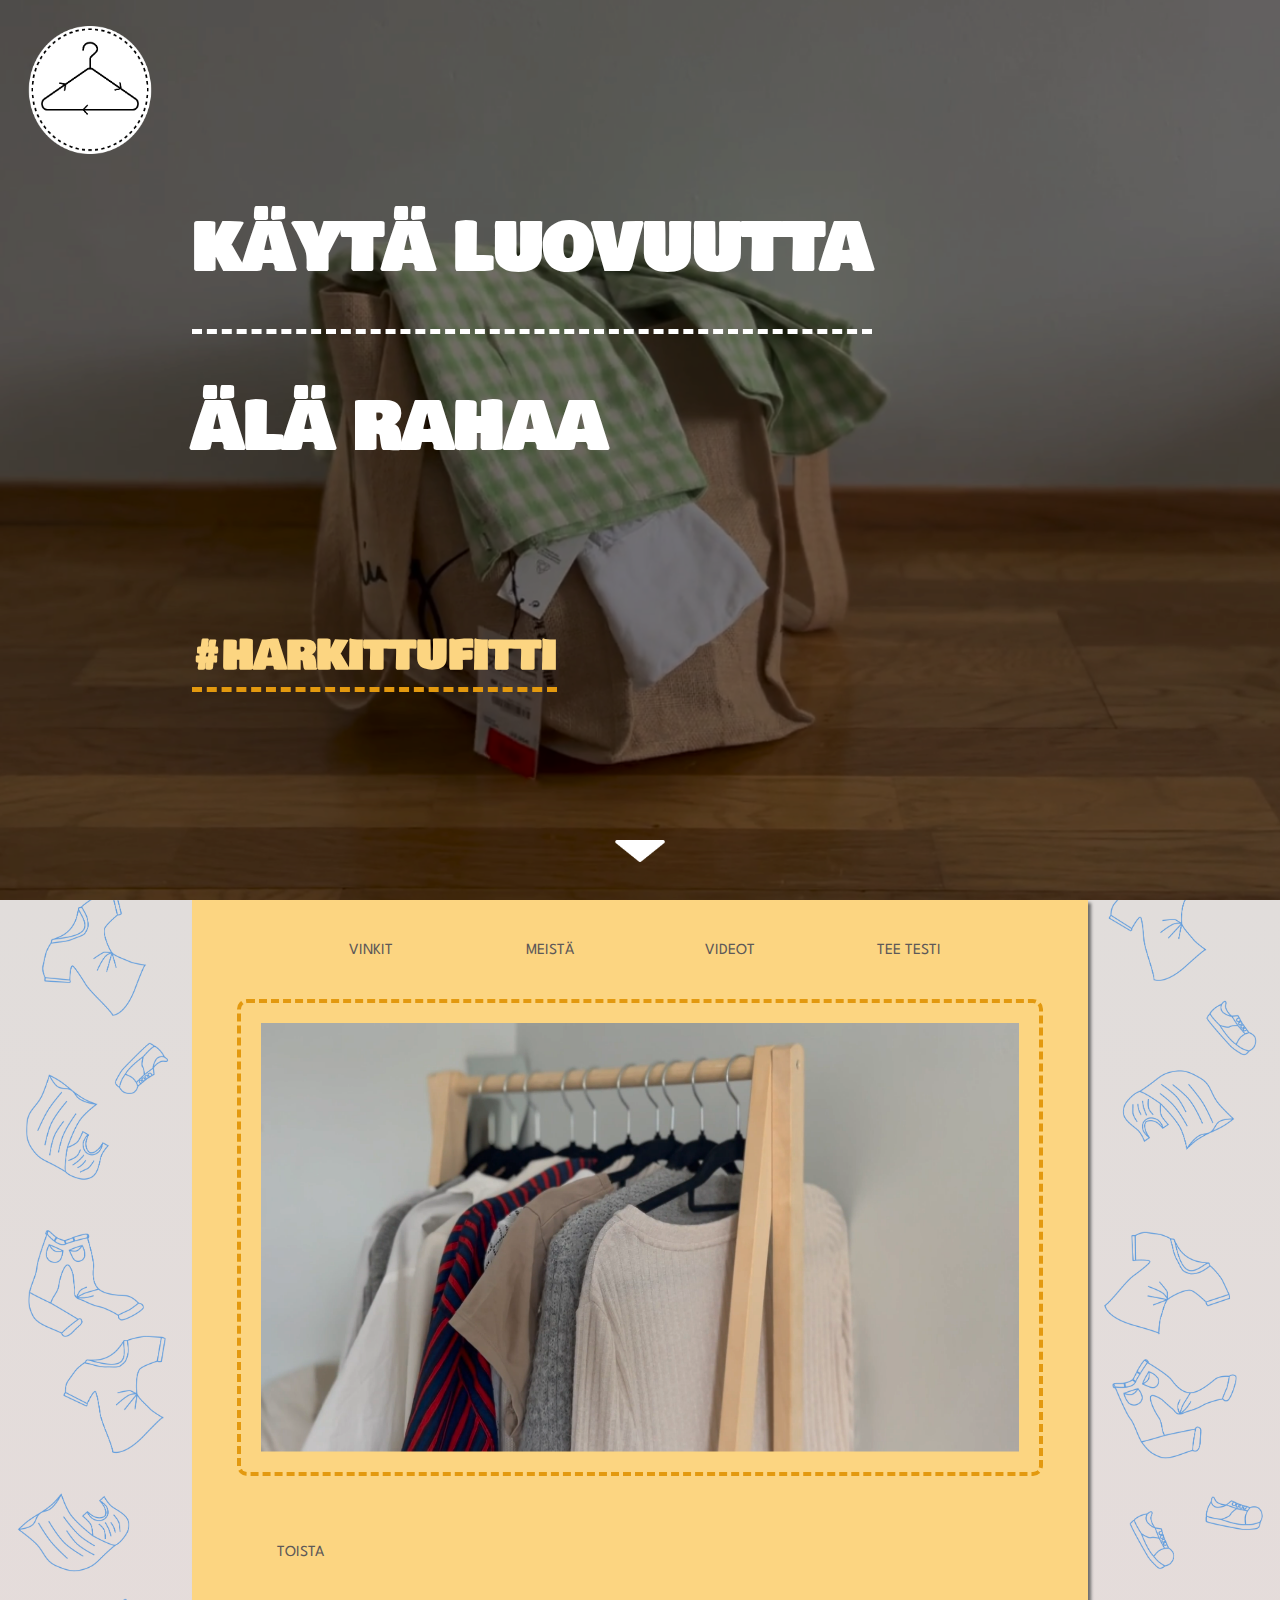
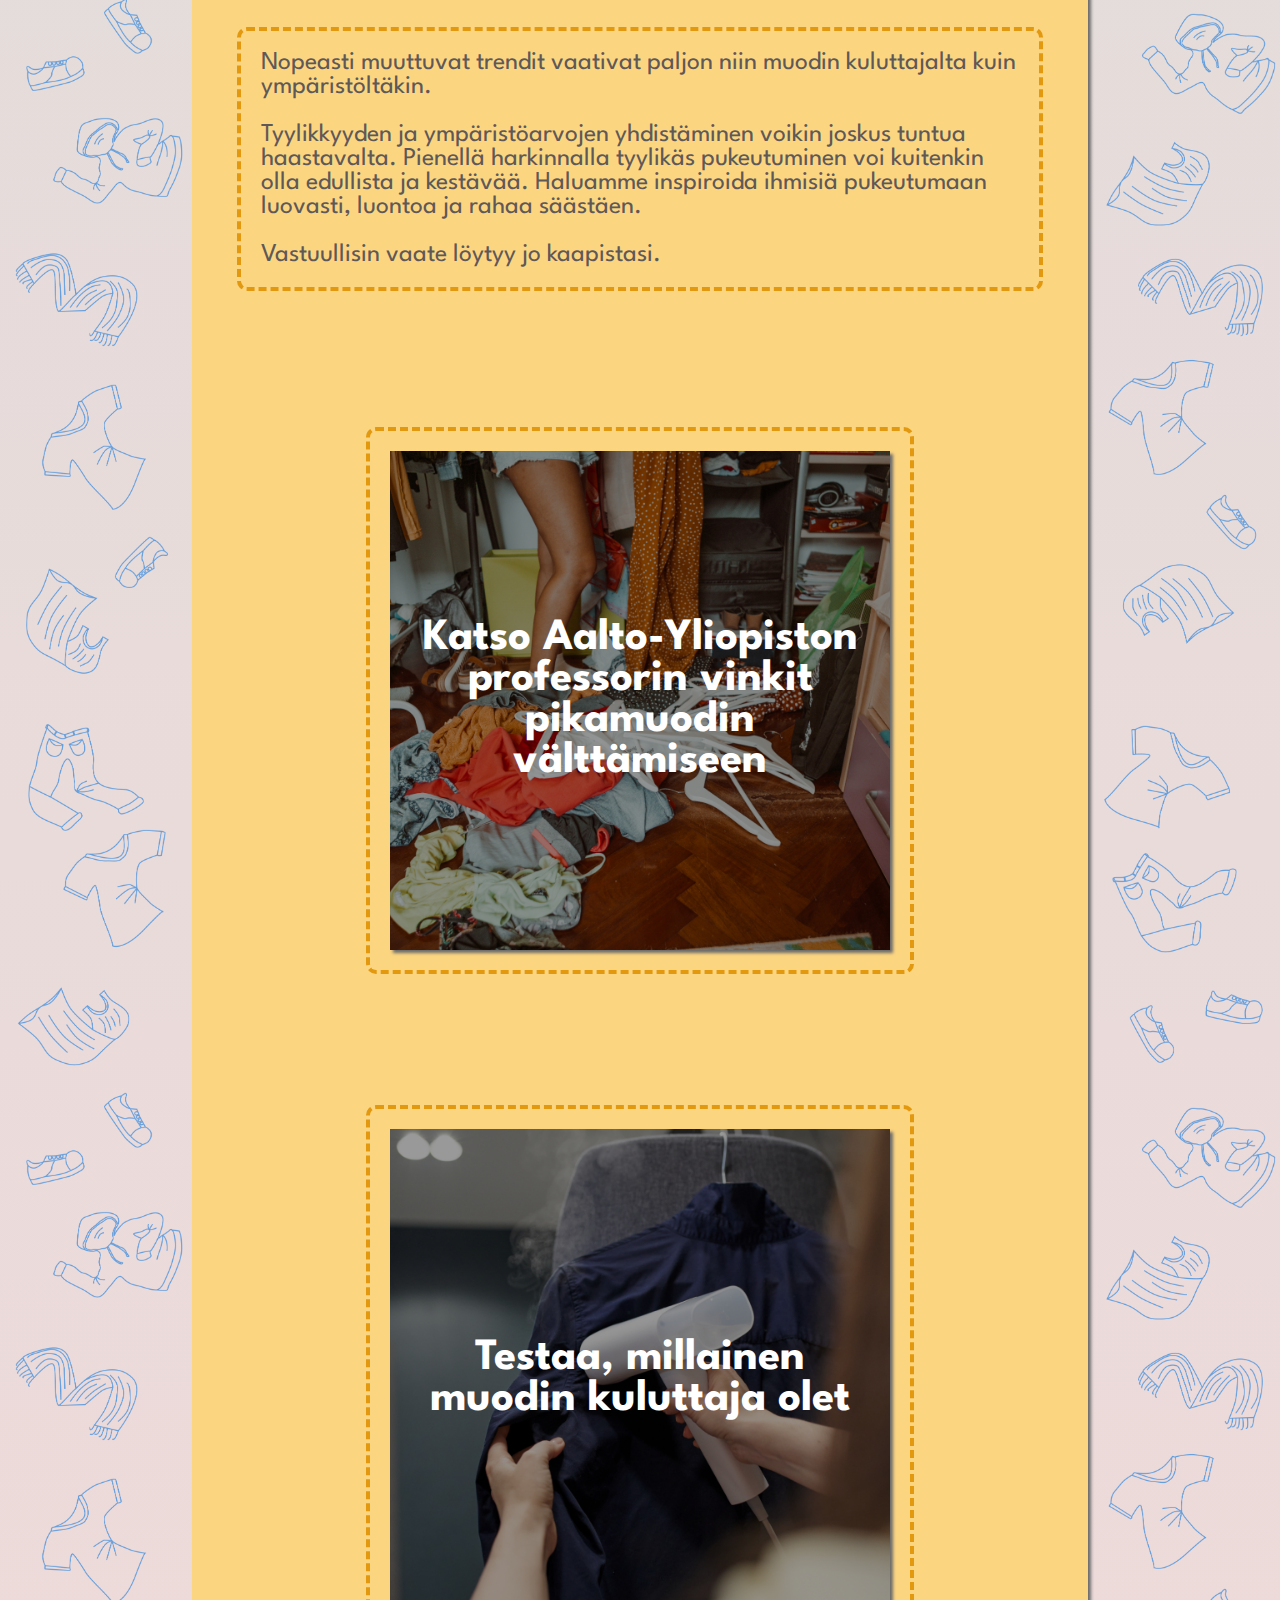
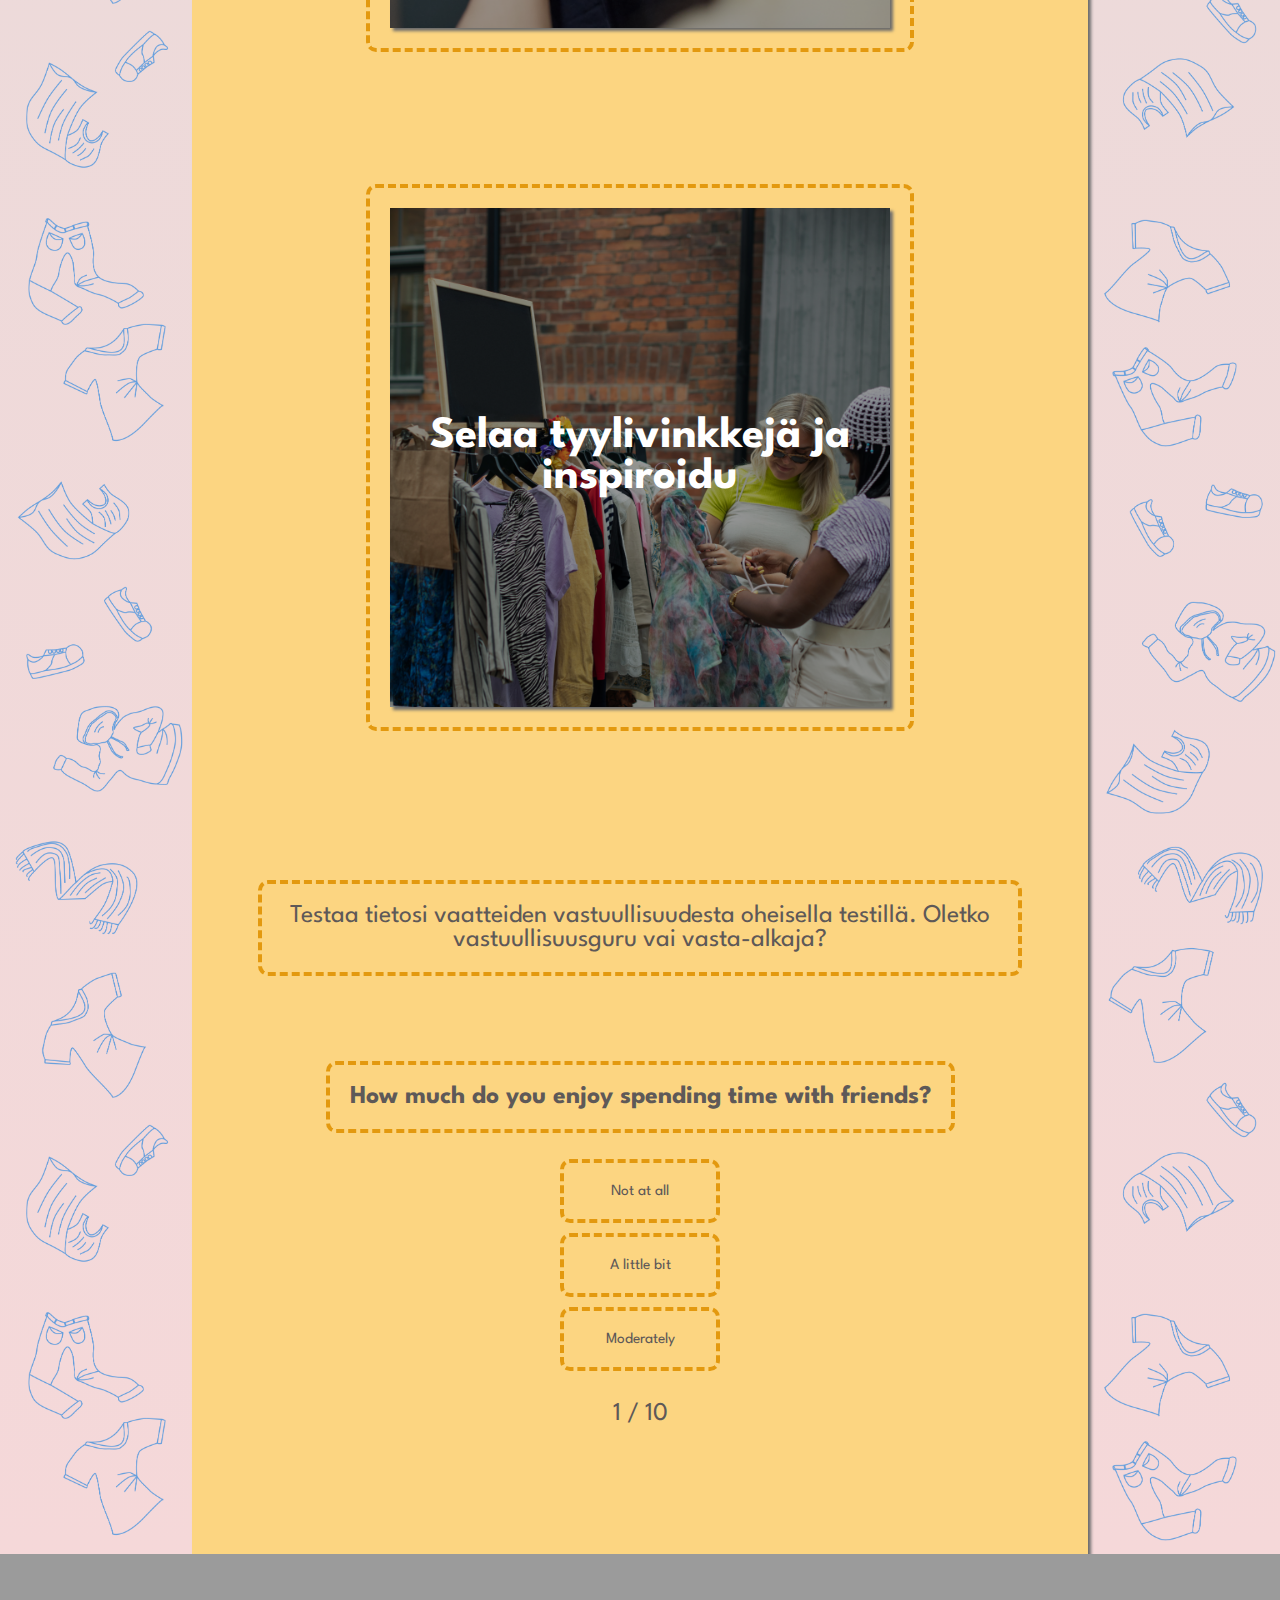
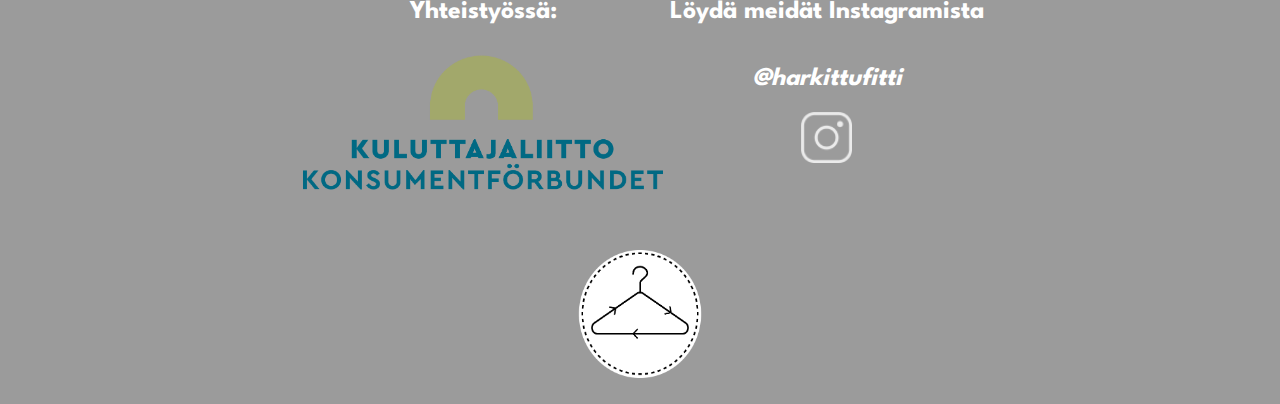
==== index.html @ b914bd91 "added graphics, checked html, css, added comments to js" ====
<!DOCTYPE html>
<html lang="en">
<head>
    <meta charset="UTF-8">
    <meta http-equiv="X-UA-Compatible" content="IE=edge">
    <meta name="viewport" content="width=device-width, initial-scale=1.0">
    <title>Document</title>
    <link rel="stylesheet" href="style.css">
    <link rel="stylesheet" href="quiz.css">
    <script src="main.js" defer></script>
    <script src="quiz.js" defer></script>
    <script src="background.js" defer></script>
    
    <link href="https://fonts.googleapis.com/css2?family=Bowlby+One+SC&family=League+Spartan:wght@500&family=Inter:wght@700&family=Syne&family=Rubik+Mono+One&family=Koulen&display=swap" rel="stylesheet">
</head>

<body>
    
    
    
    <section class="initial-view">
        <div class="main-image" title="main-image" title="bag-img"></div>
        <header> <img class="logo" src="pictures/logo.png" alt="logo"/></header>
        <div class="title-background">
            <h1 class="main-title">KÄYTÄ LUOVUUTTA</h1>
            <h4 class="sub-title">ÄLÄ RAHAA</h4>
            <h4 class="name">#HARKITTUFITTI</h4>
        </div>
        <div class="arrow"> </div>
    </section>

    <section class="initial-view-mobile">
            <div class="main-image" title="main-image" title="bag-img-mobile"></div>
            <div class="title-background">
                <h1 class="main-title">KÄYTÄ LUOVUUTTA</h1>
                <h4 class="sub-title">ÄLÄ RAHAA</h4>
                <h4 class="name">#HARKITTUFITTI</h4>
                <img class="logo" src="pictures/logo.png" alt="logo"/>
            </div>
            <div class="arrow"> </div>
    </section>

    <section class="content">
        <section class="margin" id="left"></section>

        <section class="main-view">
            <div id="main-border"></div>
            <div class="menu-buttons">
                <button class="menu-button" id="tips-btn" onclick="window.location.href='tips.html';">VINKIT</button>
                <button class="menu-button" id="about-btn" onclick="window.location.href='about.html';">MEISTÄ</button>
                <button class="menu-button" id="videos-btn" onclick="window.location.href='videos.html';">VIDEOT</button>
                <button class="menu-button" id="test-btn" onClick="document.getElementById('quiz').scrollIntoView();">TEE TESTI</button>
            </div>
            <section class="video-container">
                <video class="video" id="main-video" poster="/pictures/poster_main.png">
                    <source src="videos/VJP-VDM-video.mp4" type="video/mp4">
                    Your browser does not support the video tag.
                </video>
                <div class="button-container">
                    <button class="pause-play" onclick="pauseVideo()">
                        TOISTA
                    </button>
                </div>
            </section>
            <section class="legend">
                <p id="about">
                    Nopeasti muuttuvat trendit vaativat paljon niin muodin kuluttajalta kuin ympäristöltäkin. <br> <br>
                    Tyylikkyyden ja ympäristöarvojen yhdistäminen voikin joskus tuntua haastavalta.
                    Pienellä harkinnalla tyylikäs pukeutuminen voi kuitenkin olla edullista ja kestävää.
                    Haluamme inspiroida ihmisiä pukeutumaan luovasti, luontoa ja rahaa säästäen.
                    <br><br> Vastuullisin vaate löytyy jo kaapistasi.
                </p>
            </section>

            <section class="lower-page">
                <div class="text-menu">

                    <button class="container" id="watch-video" onclick="window.location.href='videos.html';">
                        <span class="bg" id="bg-wv">
                            <span class="text">Katso Aalto-Yliopiston professorin vinkit pikamuodin välttämiseen</span>
                            <span class="border"></span>
                        </span>
                        
                    </button>

                    <button class="container" id="go-to-quiz" onClick="document.getElementById('quiz').scrollIntoView();">
                        
                        <span class="bg" id="bg-gtq">
                            <span class="text">Testaa, millainen muodin kuluttaja olet</span>
                            <span class="border"></span>
                        </span>
                        
                    </button>

                    <button class="container" id="go-to-tips" onclick="window.location.href='tips.html';">
                        
                        <span class="bg" id="bg-gtt">
                            <span class="text">Selaa tyylivinkkejä ja inspiroidu</span>
                            <span class="border"></span>
                        </span>
                        
                    </button>

                </div>
            </section>

            <section id="quiz">
                <p id="quiz-intro">Testaa tietosi vaatteiden vastuullisuudesta oheisella testillä. Oletko vastuullisuusguru vai vasta-alkaja?</p>
                <div id="question-container">
                    <h2 id="question"></h2>
                    <div id="answer-buttons">
                    </div>
                </div>

                <div id="number">
                    <span id="index"></span>
                    <span>/</span>
                    <span id="numOfQ"></span>

                </div>
                <!-- <div id="controls-container">
                    <button id="previous-button" class="control-button" disabled>Edellinen</button>
                    <button id="next-button" class="control-button">Seuraava</button>
                </div> -->
                <div class="result-view">
                    <div id="result-container" style="display: none;">
                        <p id="result"></p>
                    </div>
                    <div>
                        <button id="retake-button" style="display: none;">Tee uudelleen</button>
                    </div>
                </div>
            </section>




            
        </section>

        <section class="margin" id="right"></section>
        
    </section>
    <footer>
        
        <div id="footer-content">
            <div id="logo-container">
                <h2 id="footer-text">Yhteistyössä:</h2>
                <img id="kl-logo" src="pictures/kuluttajaliitto.png" alt="kuluttajaliitto_logo"/>
            </div>
        

            <div class="icons">
                <h2>Löydä meidät Instagramista</h2>
                <h2 id="tag">@harkittufitti</h2>
                <div class="icon" id="icon-instagram"></div>
                
            </div>
        </div>
        <img id="footer-logo" src="pictures/logo.png" alt="logo"/>
    </footer>


    
    
</body>
</html>
---- style.css ----
html{
    scroll-behavior: smooth;
    margin: 0;
    padding: 0;
}
body{
    display: flex;
    flex-direction: column;
    min-width: 100px;
    max-width: 2500px;
    min-height: 100vh;
    margin: 0;
    
}

.initial-view{
    
    min-height: 100vh;
    min-width: 100vw;
    z-index: -10;
}
.main-image{
    
    position: absolute;
    background-image:  url("pictures/vdm-header-pic.png");
    background-attachment: fixed;
    
    background-position: 50%;
    width: 100%;
    height: 100%;
 
    background-size: cover;
    z-index: 0;
    margin: 0;
    filter: brightness(50%);
       
}

header{
    display: flex;
    position: absolute;
    flex-direction: row;
    width: 100%;
    height: 10vw;
    
    top: 0;   

}
.logo{
    display: flex;
    margin: 2vw;
    height: 8rem;
    width: 8rem;
    

}
.title-background{
    display: flex;
    position: absolute;

    flex-direction: column;
    justify-content: center;
    align-items: flex-start;
    
    height: 15rem;
    width: 70vw;

    color: white;

    top: 50%;
    left: 50%;

    transform: translate3d(-50%, -50%, 0);
  
}
.main-title{
    
    font-family: 'Bowlby One SC';
    font-size: 4rem;
    white-space:nowrap;
    padding-bottom: 2rem;
    border-bottom: 5px dashed white;
     
}
.sub-title{
    
    font-family: 'Bowlby One SC';
    white-space:nowrap;
    font-size: 4rem;
    
    margin-top: 0;
     
}
.name{
    
    font-family: 'Bowlby One SC';
    color: #FCD581;
    font-size: 2.5rem;
    margin-top: 5vw;
    border-bottom: 5px dashed #e3990f;
   
}
.arrow{
    
    position: absolute;
    bottom: 0;
    left: 50%;
    height: 40px;
    width: 50px;
   
    
    background: url("pictures/arrow.png");
    background-repeat: no-repeat;
    border: none;
    background-size: contain;
    transform: translate3d(-50%, -50%, 0);
    opacity: 50;
   
    animation: arrowAnimation ease 2s;
       
}
@keyframes arrowAnimation {
    
    0% {
       
        opacity: 0;
    }
    100% {
       
        opacity: 0.5;
     }
}

.content{
    display: flex;
    flex-direction: row;
    justify-content: center;
   
    background-image: linear-gradient(180deg, #e1dddb, #f5d8d9 );   
}

.margin{
    display: flex;
    min-height: 200vh;
    width: 15vw;
    position: relative;
    background-size: contain;
    background-position: 25%;
   
}
#left{
    background-image: url("pictures/background/bg_graphic3.png"); 
}
#right{
    background-image: url("pictures/background/bg_graphic4.png"); 
}



.main-view{
    display: flex;
    flex-direction: column;
    align-items: center;
    width: 70vw;
    min-height: 200vh;
    box-shadow: 3px 3px 3px rgb(108, 108, 108);
    background-color: #FCD581;
    margin-top: 0;
    
}
#main-border{
    display: flex;
    position: absolute;
    align-self: center;
    height: 100%;
    width: 98%;
    

}

.menu-buttons{
    
    display: flex;
    flex-direction: row;
    justify-content: center;
    max-width: 100vw;
    
    animation: fadeInAnimation ease 1s;
    animation-iteration-count: 1;
    animation-fill-mode: forwards;
}


@keyframes fadeInAnimation {
    0% {
        opacity: 0;
    }
    100% {
        opacity: 1;
     }
}


button{
    font-family: 'League Spartan', sans-serif;
    background-color: transparent;
    color:  #5E5958;

    height: 3rem;
    width: 8rem;
    
    font-size: 1.2vw;
    margin: 2vw;
    border: none;
    white-space: nowrap;

    animation: fadeBorderOutAnimation ease 0.3s;
    animation-iteration-count: 1;
    animation-fill-mode: forwards;
}
@keyframes fadeBorderAnimation {
    0% {
        border: 1px dashed #e3990f ;
        border-radius: 6px;
        
    }
    100% {
        border: 3.5px dashed #e3990f ;
        border-radius: 6px;
     }
}
@keyframes fadeBorderOutAnimation {
    0% {
        border: 3.5px dashed #e3990f ;
        border-radius: 6px;
        
        
    }
    100% {
        border: none;
     }
}

.menu-button:hover{
    animation: fadeBorderAnimation ease 0.3s;
    animation-iteration-count: 1;
    animation-fill-mode: forwards;
}

.video-container{
    display: flex;
    flex-direction: column;
    align-self: center;
    max-width: 90%; 
    
}
.video{
    padding: 20px;
    border-width: 0.25rem ;
    border-style: dashed;
    border-radius: 10px;
    border-color: #e3990f;
    margin-bottom: 4vw;   
    
}
.button-container{
    display: flex;
    flex-direction: row;
    justify-content: flex-start;
    width: 100%;
    
    animation: fadeInAnimation ease 1s;
    animation-iteration-count: 1;
    animation-fill-mode: forwards;
}
.pause-play{
    align-self: flex-end;
    margin: 0;
}

.pause-play:hover{
    animation: fadeBorderAnimation ease 0.3s;
    animation-iteration-count: 1;
    animation-fill-mode: forwards;
}
.legend{
    display: flex;
    flex-direction: row;
    align-self: center;
    justify-content: center;
    
    max-width: 90%;
    margin-bottom: 10vw;
    margin-top: 4vw;
}

#about{
    min-width: 40vw;
    color: #5E5958;
    font-size: 2vw;
    font-family: 'League Spartan', sans-serif;
    padding: 20px ;

    border: 0.25rem dashed #e3990f;
    border-radius: 10px;
    
    margin: 0;
   
}
.text-menu{
    display: flex;
    flex-direction: column;
   
    justify-content: space-around;
    max-height: 100%;
    align-items: center;
    
}
.container{
    display: flex;
    align-items: center;
    justify-content: center;
    position: relative;
    color: white;
    
    
    font-family: 'League Spartan', sans-serif;
    font-weight: 700;
    
    height: 40vw;
    width: 40vw;

    background-color: inherit;
    
    
    margin-bottom: 11vw;
    
    white-space: pre-wrap;
    border: none;
    text-align: center; 
    
}

.text{
    display: flex;
    margin: 10px;
    width: 100%;
    font-size: 3.5vw;
    
}
.container:hover .bg,
.container:focus .bg {
  
    filter: brightness(120%);
    
    animation: zoomInAnimation ease 1s;
    animation-iteration-count: 1;
    animation-fill-mode: forwards;
}

.bg{
    
    display: flex;
    align-items: center;
    justify-content: center;

    position: relative;
    background-position: center;

    width: 40vw;
    height: 39vw;  
     
    background-repeat: no-repeat;
    background-size: cover;

    transition: all;

    
    box-shadow: 3px 3px 3px rgb(108, 108, 108);

    animation: zoomOutAnimation ease 1s;
    animation-iteration-count: 1;
    animation-fill-mode: forwards;
}
@keyframes zoomInAnimation {
    0% {
        background-size: 100%;
    }
    100% {
        background-size: 120%;
     }
}
@keyframes zoomOutAnimation {
    0% {
        background-size: 120%;
    }
    100% {
        background-size: 100%;
     }
}
.border{
    display: flex;
    position: absolute;
    height: 100%;
    width: 100%;
    padding: 20px;
    border: 0.25rem dashed #e3990f;
    border-radius: 10px;
    transform-origin: 50%;
      

}
#bg-wv{
    background-image: url("pictures/Tips/tip1.png");   
}
#bg-gtq{
    background-image: url("pictures/menu_bg2.png");
}
#bg-gtt{
    background-image: url("pictures/menu_bg3.png"); 
}
footer{
    display: flex;
    flex-direction: column;
    align-items: center;
    justify-content: center;
   
    min-height: 20vw;
    width: 100vw;
    background-color: #9b9b9b;
   
    margin: 0;
}
#footer-content{
    display: flex;
    flex-direction: row;
    margin-top: 2vw;
    margin-bottom: 2vw;
}
#logo-container{
    display: flex;
    flex-direction: column;
    align-items: center;
    
    text-align: center;
}
#kl-logo{
    display: flex;
    height: 12vw;    
}

h2{
    color: rgb(255, 255, 255);
    font-family: 'League Spartan', sans-serif;
    font-size: 2vw;
  
    text-align: center;
    
}
#tag{
    font-style: italic;
}

.icons{
    display: flex;
    flex-direction: column;
    align-items: center;
   
}
.icon{
    display: flex;
    background-repeat: no-repeat;
    border: none;
    background-size: contain;
    height: 4vw;
    width: 4vw;
      
}

#icon-instagram{
    background-image: url("pictures/instagram_logo.png");
}
#footer-logo{
    display: flex;
    margin: 2vw;

    height: 10vw;
    width: 10vw;
  
}

.initial-view-mobile{
    display: none;
}

@media (max-width:1100px) {
    .initial-view{
        display: none;
    }
    .initial-view-mobile{
        display: inline;
        min-height: 100vh;
        min-width: 100vw;
        z-index: -10;
    }
    .margin{
        display: none;
    }
    .main-image{
        position: absolute;
        background-attachment: fixed;   
        background-position: 20%;   
    }
    .title-background{
        top:35%;
        left: 50%;
        width: 100vw;
        align-items: center;  
    }
    .main-title{
        font-size: 2.5rem;
    }
    .sub-title{
       
        font-size: 2.5rem;    
    }
    .name{
        font-size: 2rem;
    }
    .main-view{
        width: 100vw;
    }
   
    button{
        min-width: 2rem;
        font-size: 2.3vw;
    }
    .legend{
        flex-direction: column;
        align-items: center;   
    }
    #about{
        font-size: 3.5vw;   
        margin-bottom: 10vw;

    }
    
    .container{
        width: 50vw;
        height: 50vw;
        margin-bottom: 18vw;
    }
    .bg{
        width: 50vw;
        height: 47vw;
    }
    h2{
        font-size: 3.5vw;
    }
   
}
@media (max-width: 650px) {
    
    
    .main-title{
        font-size: 1.5rem;
    }
    .sub-title{
       
        font-size: 1.5rem;  
    }
   
    .name{
        font-size: 1.5rem;
    }
    
    .button-container{
        justify-content: center;
    }
   
    button{
        font-size: 3vw;
    }
    #footer-content{
        flex-direction: column;
    }
    h2{
        font-size: 4vw;
    }

    #footer-logo{
        height: 20vw;
        width: 20vw;
    }
    #kl-logo{
        height: 15vw;    
    }
    
    
    .icon{
      
        height: 10vw;
        width: 10vw;
          
    }
}
---- quiz.css ----
#quiz{
    display: flex;
    flex-direction: column;
    align-items: center;
    margin-bottom: 10vw;
    margin-top: 0;
    width: 100%;
    font-size: 2vw;
   
    
    
}
#quiz-intro{

   
    text-align: center;
    width: 80%;
    font-family: 'League Spartan', sans-serif;
    color:  #5E5958 ;
   
    padding: 20px;
    max-width: 90%;
    border: 0.25rem dashed #e3990f;
    border-radius: 10px;

    
    margin-bottom: 5vw;
}
#question-container{
    display: flex;
    flex-direction: column;
    align-items: center;
    min-width: 40vw;
    animation: fadeInAnimation ease 2s;
    animation-iteration-count: 1;
    animation-fill-mode: forwards;  
}

#question{
    display: flex;

    justify-content: center;
    max-width: 100%;
    font-family: 'League Spartan', sans-serif;
    font-size: 2vw;
    color:  #5E5958;
    padding: 20px;
    border: 0.25rem dashed #e3990f;
    border-radius: 10px;
    white-space:nowrap;
}
#answer-buttons{
    display: flex;
    flex-direction: column;
    align-items: center;
    max-width: 70%;
    align-self: center;
}

.answer-button{
   
    min-height: 4rem;
    min-width: 10rem;
    
    border: 0.25rem dashed #e3990f;
    border-radius: 10px;

    padding: 10px;
    margin-top: 5px;
    margin-bottom: 5px;
    animation: none !important;

   
}
@keyframes fadeInAnimation {
    0% {
        opacity: 0;
    }
    100% {
        opacity: 1;
     }
}
.answer-button:hover{
    background-color: rgba(241, 216, 19, 0.851);
   
}


.result-view{
    display: flex;
    flex-direction: column;
    align-items: center;
    justify-content: center;
    align-self: center;
}
#result-container{
    display: flex;
    justify-content: center; 
     
}
#result{
    display: flex;
    text-align: center;

    font-family: 'League Spartan', sans-serif;
    font-size: 2vw;
    color:  #5E5958;

   
    max-width: 50%;
    border: 0.25rem dashed #e3990f;
    border-radius: 10px;
    padding: 10px;
}
#retake-button{
    justify-content: center;
    align-items: center;
    padding: 1vw;
   
}
#retake-button:hover{
    animation: fadeBorderAnimation ease 0.3s;
    animation-iteration-count: 1;
    animation-fill-mode: forwards;
}
#number{
    margin-top: 2vw;
    font-family: 'League Spartan', sans-serif;
    font-size: 2vw;
    color:  #5E5958;
}
@media (max-width:1100px) {
   #quiz{
    font-size: 3.5vw;
   }
   #question{
    font-size: 3.5vw;
   }
   #result{
    font-size: 3.5vw;
   }
   #number{
    font-size: 3.5vw;
   }
}
@media (max-width: 650px) {
    
    
}
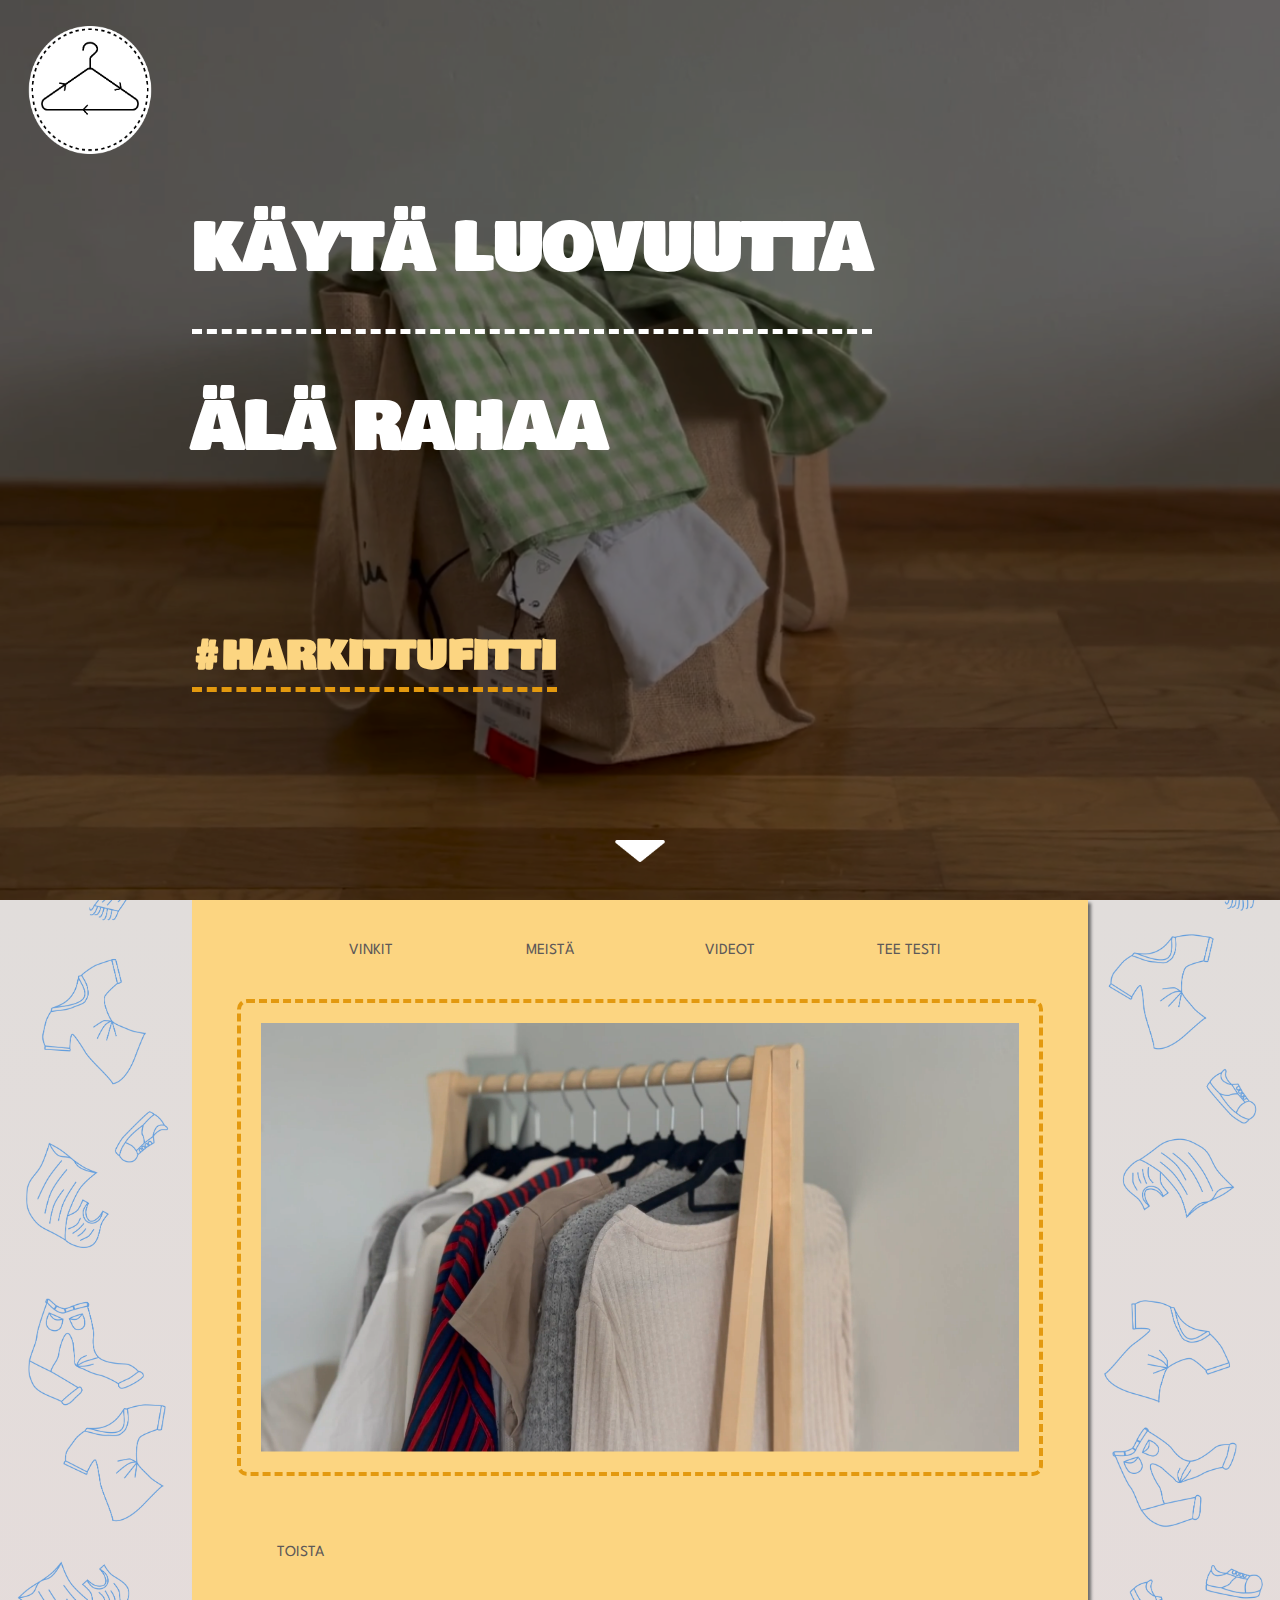
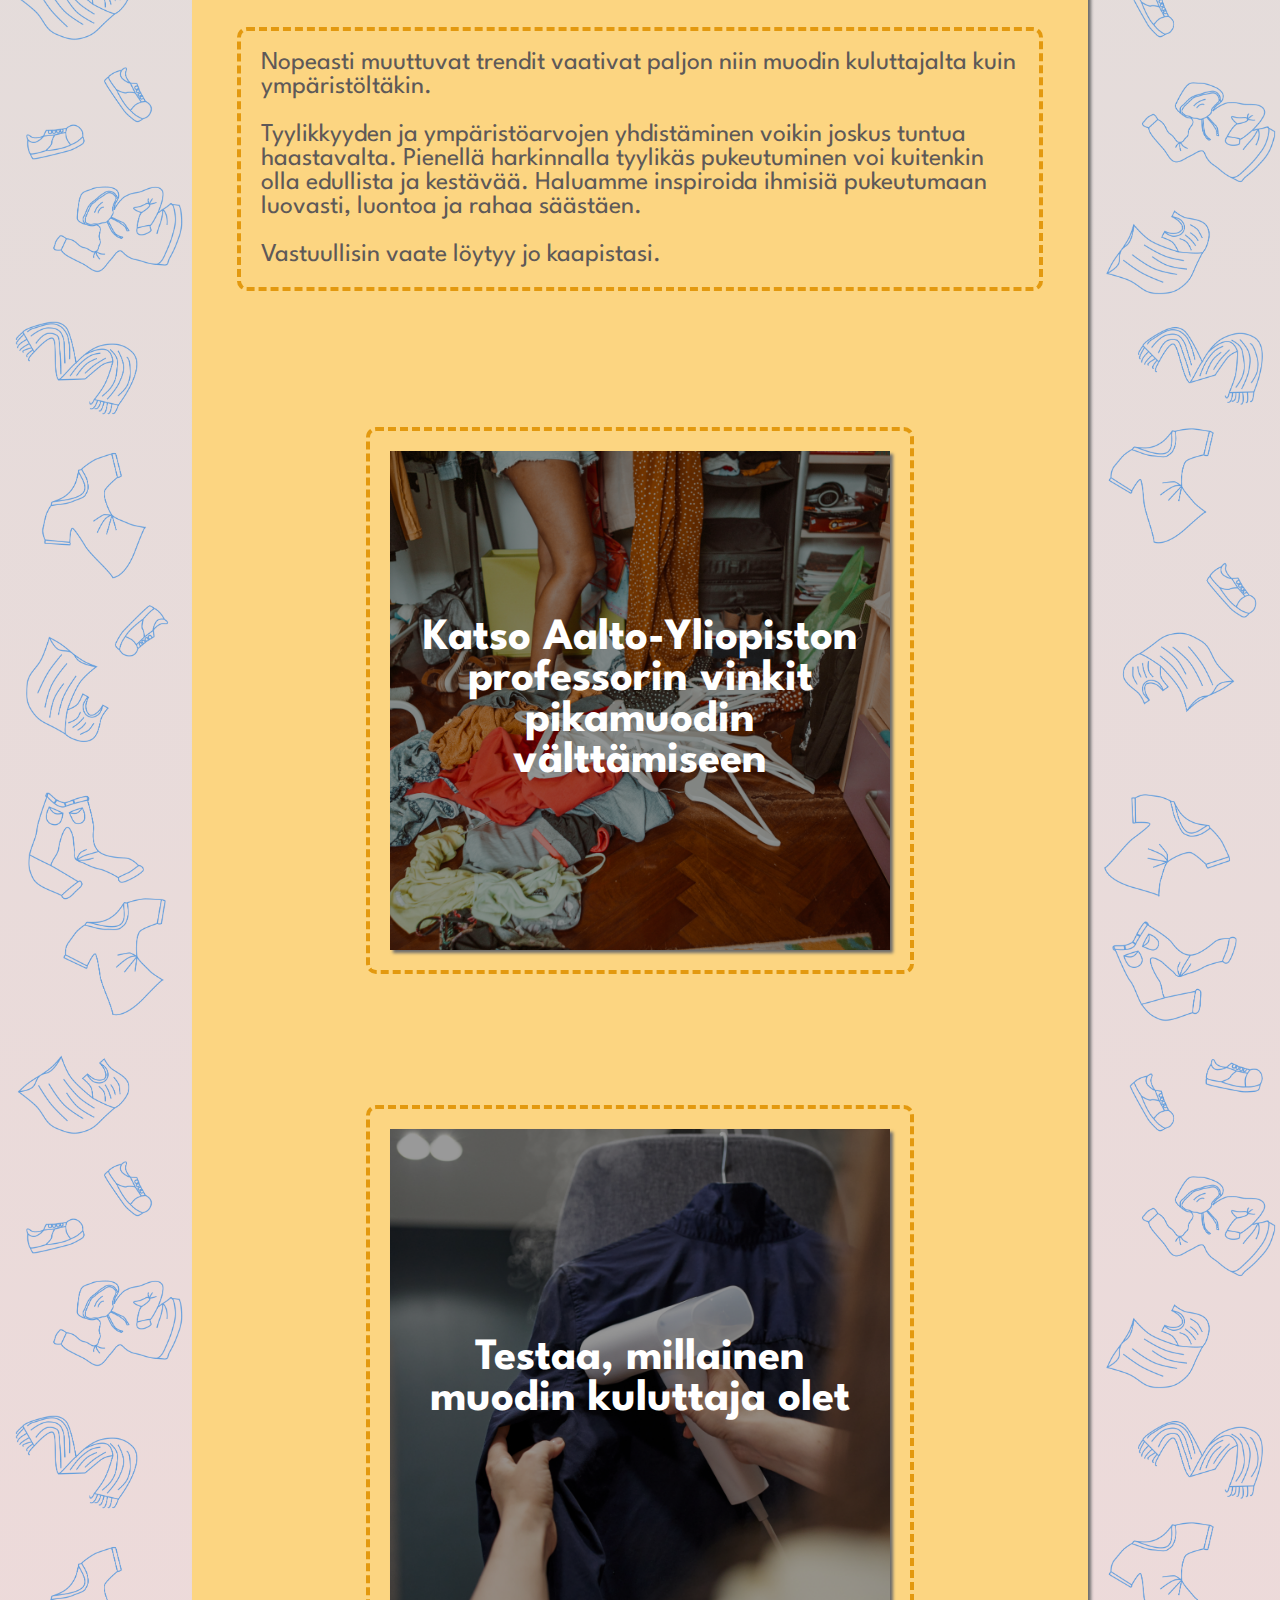
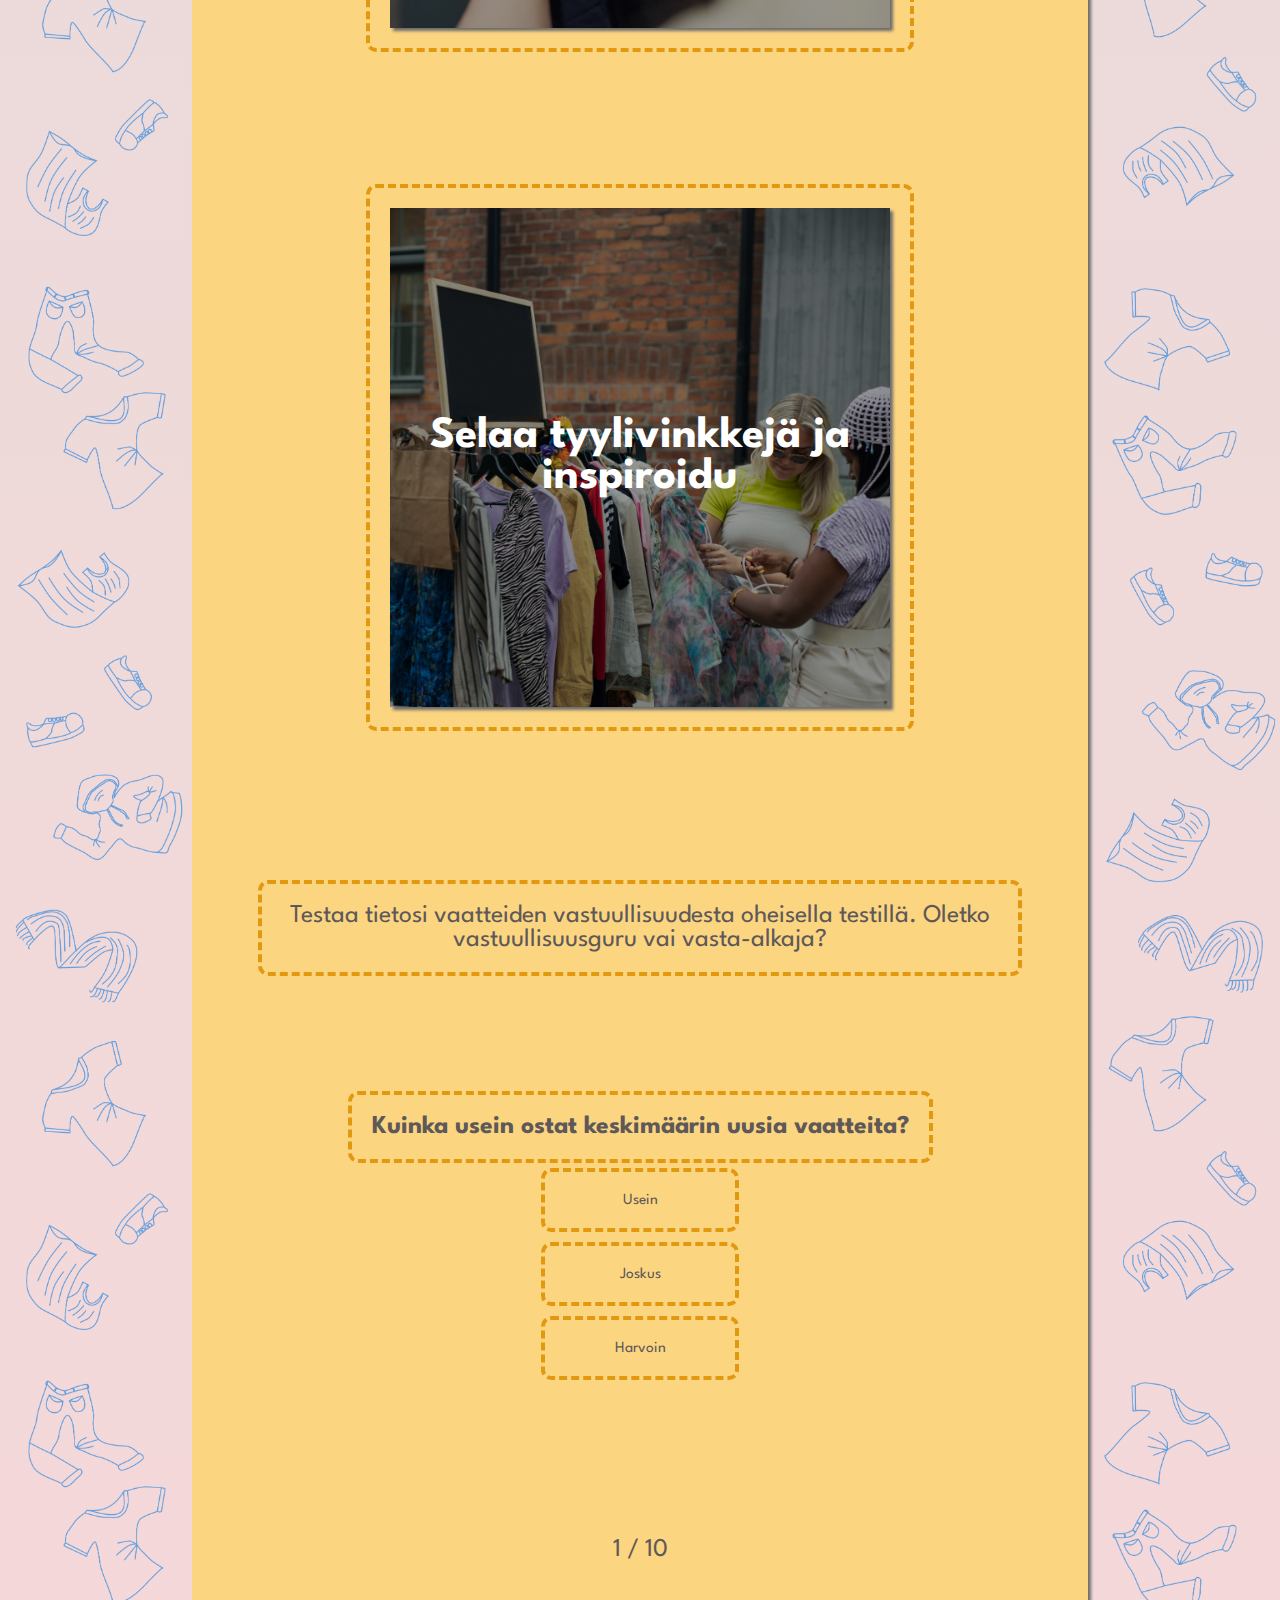
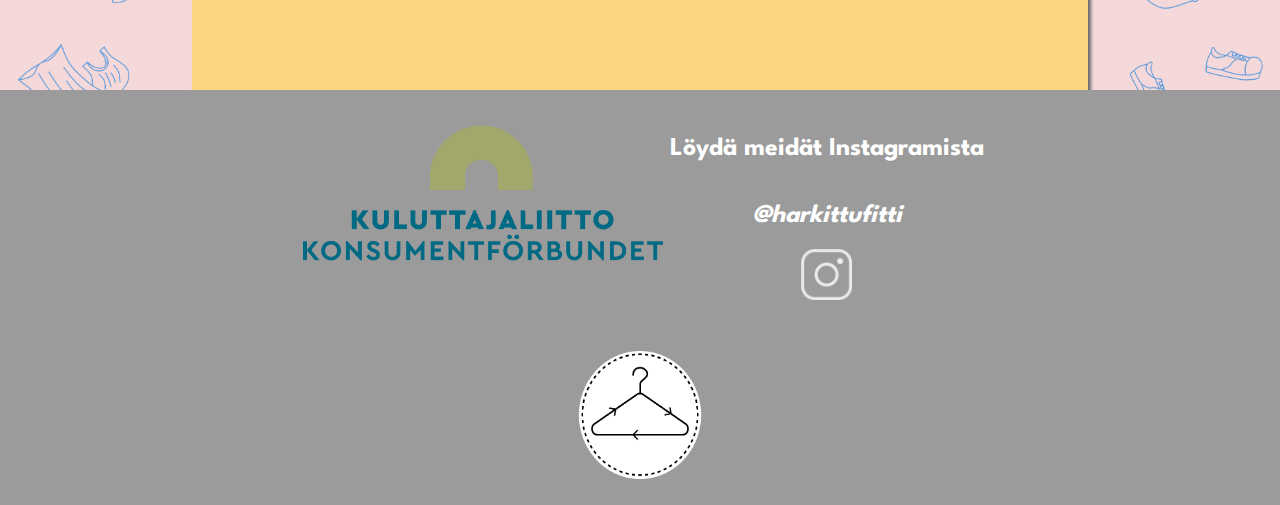
==== commit 3020da8e: "added descs and quiz" ====
--- a/index.html
+++ b/index.html
@@ -63,7 +63,7 @@
                 </div>
             </section>
             <section class="legend">
-                <p id="about">
+                <p class="about">
                     Nopeasti muuttuvat trendit vaativat paljon niin muodin kuluttajalta kuin ympäristöltäkin. <br> <br>
                     Tyylikkyyden ja ympäristöarvojen yhdistäminen voikin joskus tuntua haastavalta.
                     Pienellä harkinnalla tyylikäs pukeutuminen voi kuitenkin olla edullista ja kestävää.
@@ -145,7 +145,7 @@
         
         <div id="footer-content">
             <div id="logo-container">
-                <h2 id="footer-text">Yhteistyössä:</h2>
+                
                 <img id="kl-logo" src="pictures/kuluttajaliitto.png" alt="kuluttajaliitto_logo"/>
             </div>
         
--- a/style.css
+++ b/style.css
@@ -7,7 +7,7 @@
     display: flex;
     flex-direction: column;
     min-width: 100px;
-    max-width: 2500px;
+    /* max-width: 2500px; */
     min-height: 100vh;
     margin: 0;
     
@@ -294,7 +294,7 @@
     margin-top: 4vw;
 }
 
-#about{
+.about{
     min-width: 40vw;
     color: #5E5958;
     font-size: 2vw;
@@ -539,7 +539,7 @@
         flex-direction: column;
         align-items: center;   
     }
-    #about{
+    .about{
         font-size: 3.5vw;   
         margin-bottom: 10vw;
 
@@ -555,7 +555,7 @@
         height: 47vw;
     }
     h2{
-        font-size: 3.5vw;
+        font-size: 3vw;
     }
    
 }
@@ -585,7 +585,7 @@
         flex-direction: column;
     }
     h2{
-        font-size: 4vw;
+        font-size: 3.5vw;
     }
 
     #footer-logo{
--- a/quiz.css
+++ b/quiz.css
@@ -28,17 +28,29 @@
     margin-bottom: 5vw;
 }
 #question-container{
-    display: flex;
+    /* display: flex;
     flex-direction: column;
     align-items: center;
     min-width: 40vw;
     animation: fadeInAnimation ease 2s;
     animation-iteration-count: 1;
-    animation-fill-mode: forwards;  
+    animation-fill-mode: forwards;  */
+    
+    display: flex;
+    flex-direction: column;
+    align-items: center;
+    
+    max-width: 90%;
+    margin-bottom: 10vw;
+    margin-top: 4vw;
+
+    animation: fadeInAnimation ease 2s;
+    animation-iteration-count: 1;
+    animation-fill-mode: forwards;
 }
 
 #question{
-    display: flex;
+    /* display: flex;
 
     justify-content: center;
     max-width: 100%;
@@ -48,8 +60,19 @@
     padding: 20px;
     border: 0.25rem dashed #e3990f;
     border-radius: 10px;
-    white-space:nowrap;
+    white-space:nowrap; */
+    min-width: 40vw;
+    color: #5E5958;
+    font-size: 2vw;
+    font-family: 'League Spartan', sans-serif;
+    padding: 20px ;
+
+    border: 0.25rem dashed #e3990f;
+    border-radius: 10px;
+    
+    margin: 0;
 }
+
 #answer-buttons{
     display: flex;
     flex-direction: column;
@@ -60,8 +83,8 @@
 
 .answer-button{
    
-    min-height: 4rem;
-    min-width: 10rem;
+    height: 4rem;
+    min-width: 110%;
     
     border: 0.25rem dashed #e3990f;
     border-radius: 10px;
@@ -70,7 +93,7 @@
     margin-top: 5px;
     margin-bottom: 5px;
     animation: none !important;
-
+    white-space: pre-wrap;
    
 }
 @keyframes fadeInAnimation {
@@ -82,7 +105,7 @@
      }
 }
 .answer-button:hover{
-    background-color: rgba(241, 216, 19, 0.851);
+    background-color: bisque;
    
 }
 
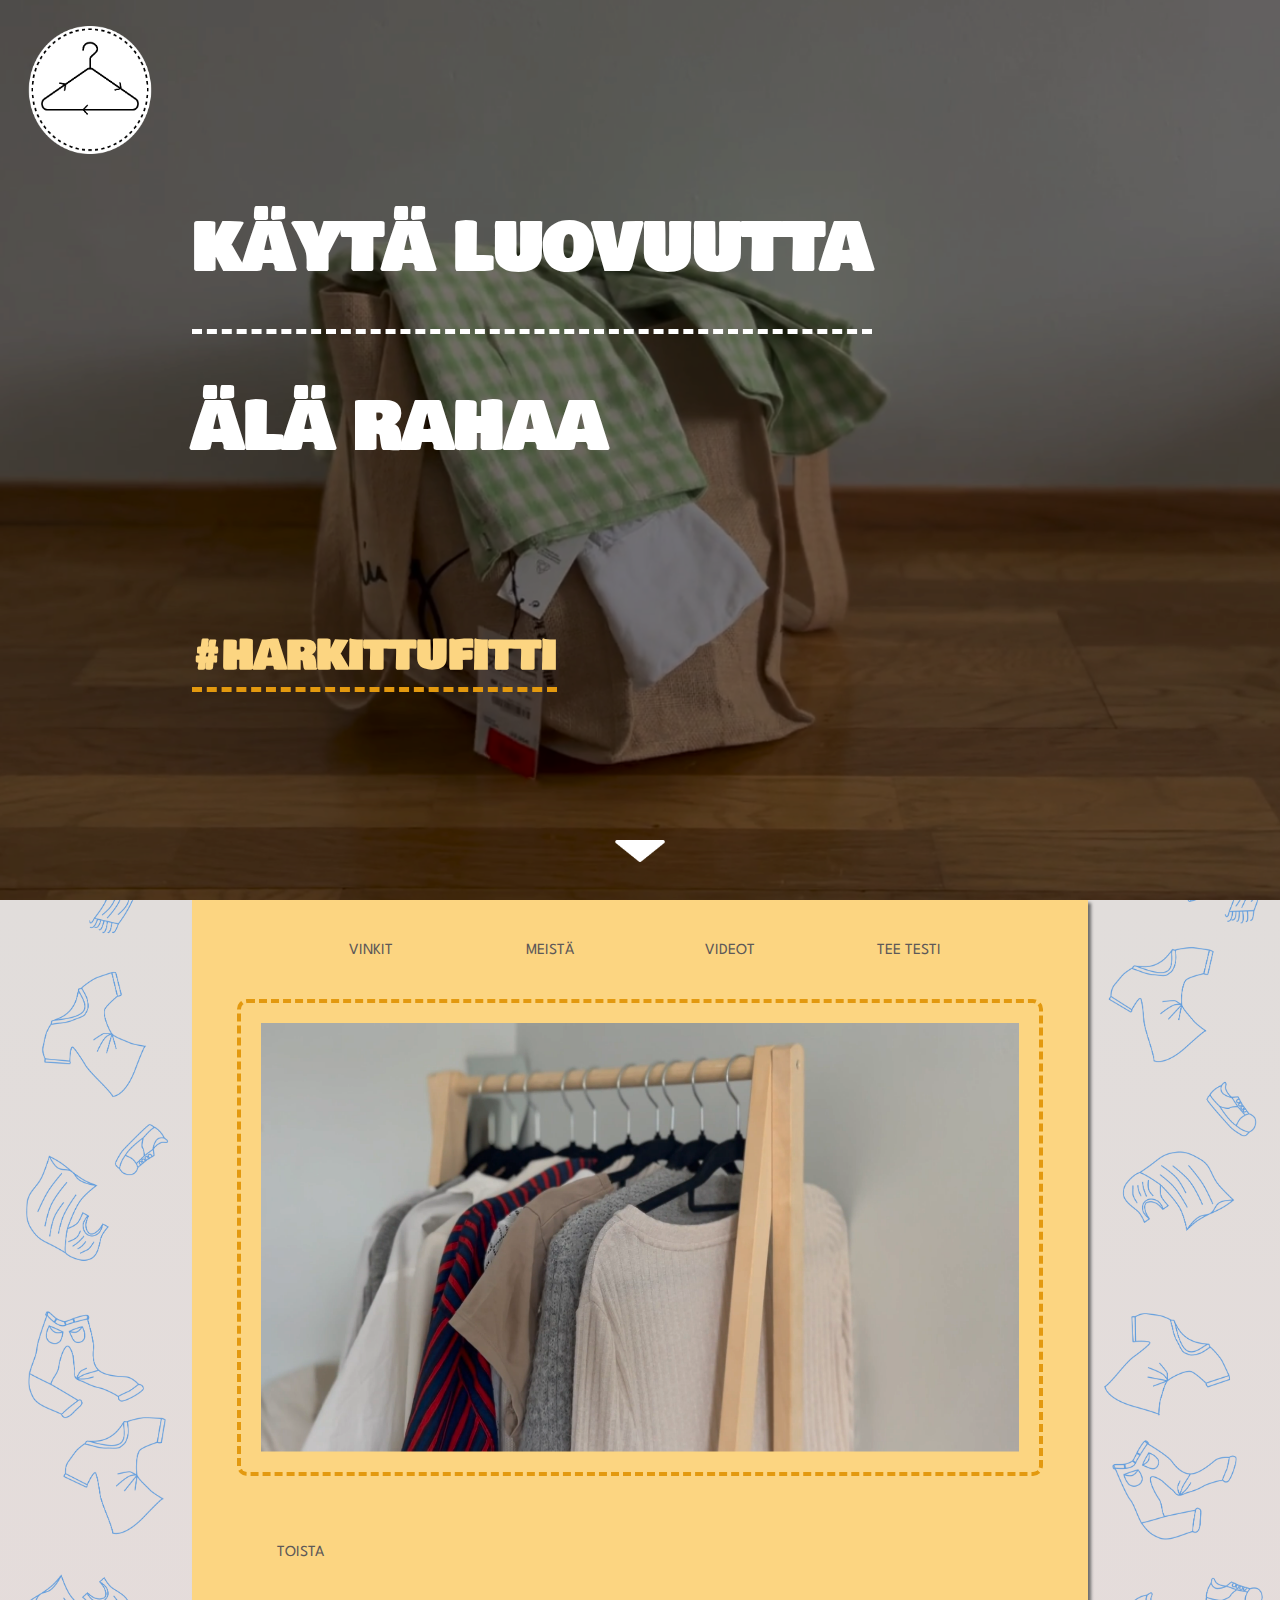
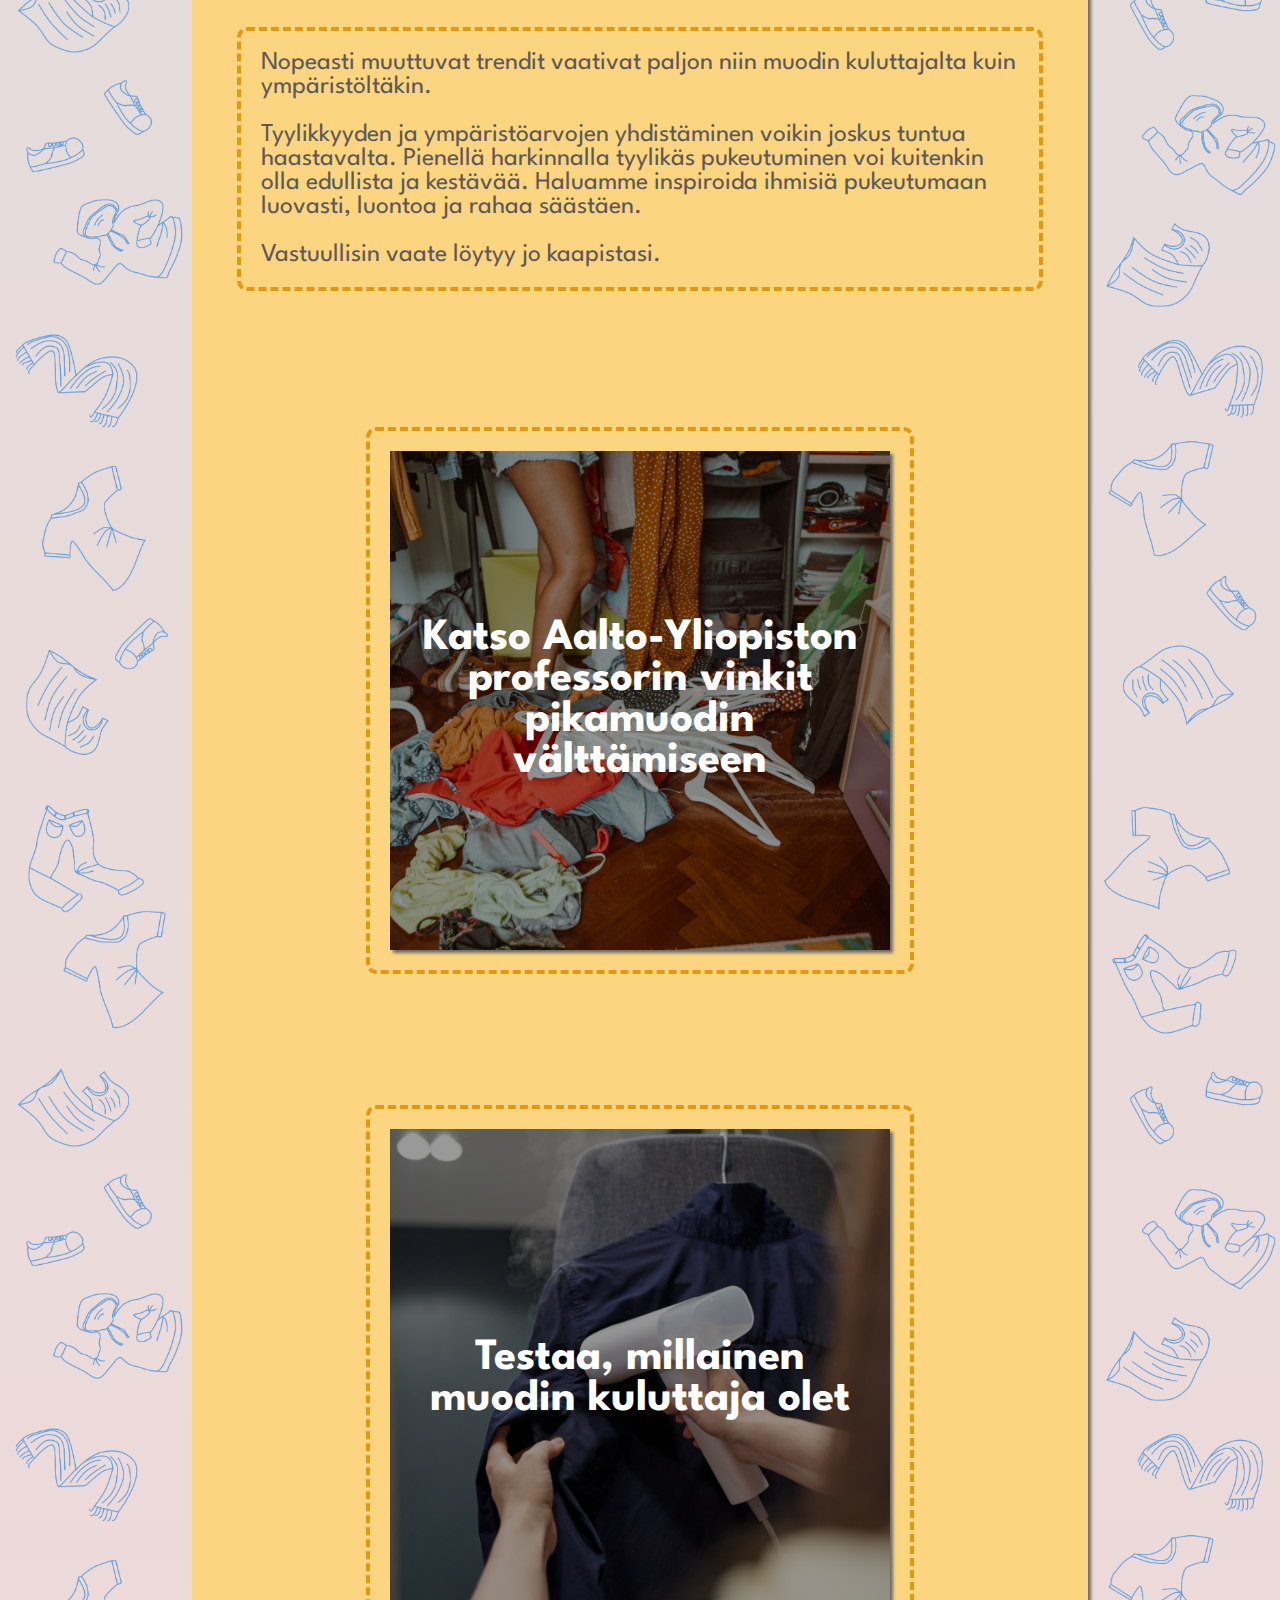
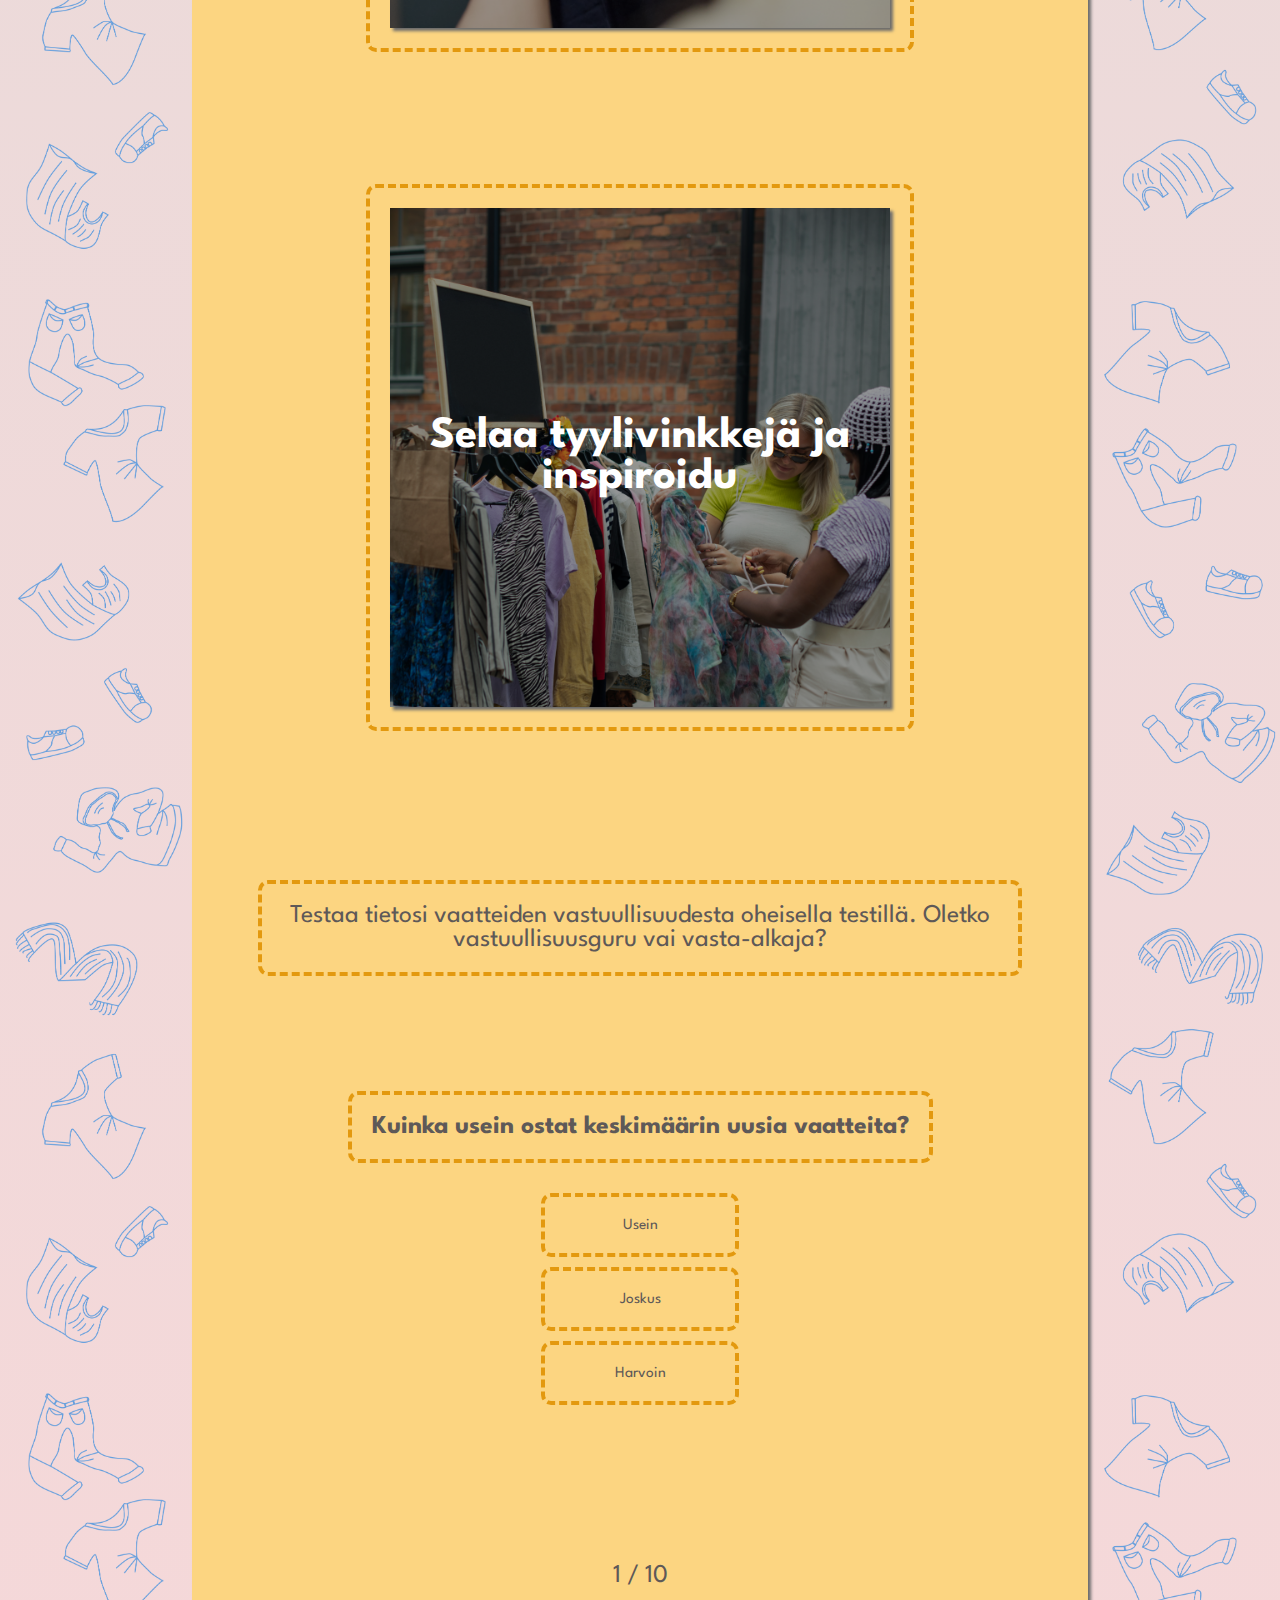
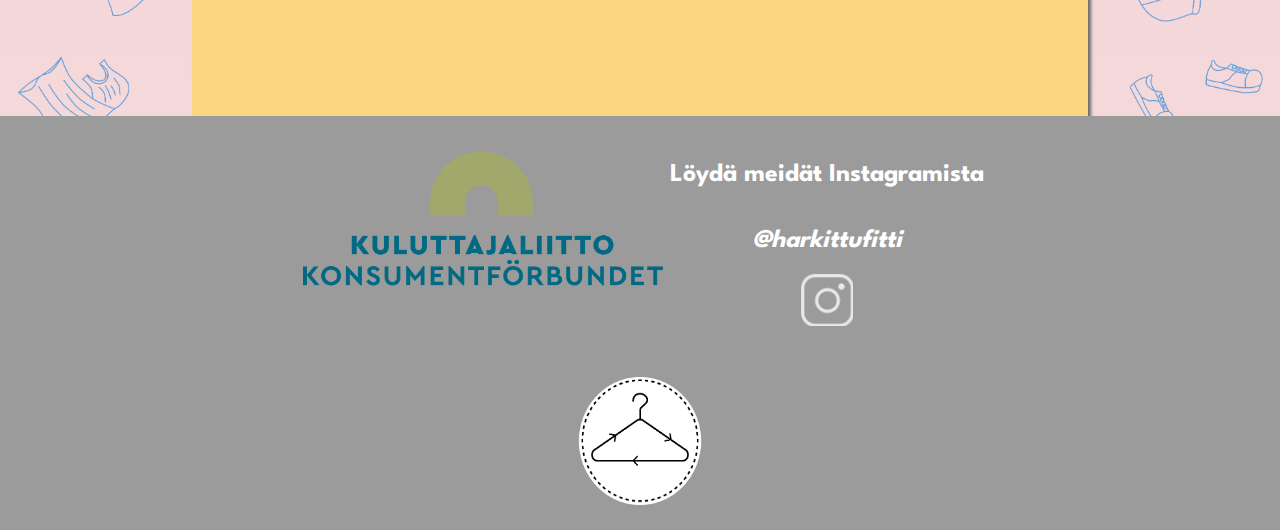
==== commit 5885839b: "added videos" ====
--- a/index.html
+++ b/index.html
@@ -153,7 +153,7 @@
             <div class="icons">
                 <h2>Löydä meidät Instagramista</h2>
                 <h2 id="tag">@harkittufitti</h2>
-                <div class="icon" id="icon-instagram"></div>
+                <div class="icon" id="icon-instagram" title="instagram-icon"></div>
                 
             </div>
         </div>
--- a/style.css
+++ b/style.css
@@ -7,11 +7,13 @@
     display: flex;
     flex-direction: column;
     min-width: 100px;
-    /* max-width: 2500px; */
     min-height: 100vh;
     margin: 0;
     
 }
+
+
+/* alkunäkymä */
 
 .initial-view{
     
@@ -115,22 +117,10 @@
     background-size: contain;
     transform: translate3d(-50%, -50%, 0);
     opacity: 50;
-   
-    animation: arrowAnimation ease 2s;
-       
-}
-@keyframes arrowAnimation {
-    
-    0% {
-       
-        opacity: 0;
-    }
-    100% {
-       
-        opacity: 0.5;
-     }
-}
-
+}
+
+
+/* sisältönäkymä */
 .content{
     display: flex;
     flex-direction: row;
@@ -154,6 +144,7 @@
 #right{
     background-image: url("pictures/background/bg_graphic4.png"); 
 }
+
 
 
 
@@ -168,16 +159,7 @@
     margin-top: 0;
     
 }
-#main-border{
-    display: flex;
-    position: absolute;
-    align-self: center;
-    height: 100%;
-    width: 98%;
-    
-
-}
-
+/* menu */
 .menu-buttons{
     
     display: flex;
@@ -191,14 +173,6 @@
 }
 
 
-@keyframes fadeInAnimation {
-    0% {
-        opacity: 0;
-    }
-    100% {
-        opacity: 1;
-     }
-}
 
 
 button{
@@ -225,14 +199,14 @@
         
     }
     100% {
-        border: 3.5px dashed #e3990f ;
+        border: 3px dashed #e3990f ;
         border-radius: 6px;
      }
 }
 @keyframes fadeBorderOutAnimation {
     0% {
-        border: 3.5px dashed #e3990f ;
-        border-radius: 6px;
+        border: 1px dashed #e3990f ;
+        border-radius: 3px;
         
         
     }
@@ -247,6 +221,20 @@
     animation-fill-mode: forwards;
 }
 
+/* takaisin-nappi (muita kuin pääsivua varten) */
+#back{
+    animation: none;
+    margin-left: 0;
+    padding: 0;
+}
+#back:hover{
+    opacity: 40%;
+}
+
+
+
+
+/* video ja sen kontrollit */
 .video-container{
     display: flex;
     flex-direction: column;
@@ -283,6 +271,9 @@
     animation-iteration-count: 1;
     animation-fill-mode: forwards;
 }
+
+/* 
+tekstisisältö */
 .legend{
     display: flex;
     flex-direction: row;
@@ -307,6 +298,8 @@
     margin: 0;
    
 }
+
+/* Kuvallinen menu */
 .text-menu{
     display: flex;
     flex-direction: column;
@@ -382,6 +375,7 @@
     animation-iteration-count: 1;
     animation-fill-mode: forwards;
 }
+/* menun animaatiot */
 @keyframes zoomInAnimation {
     0% {
         background-size: 100%;
@@ -398,6 +392,9 @@
         background-size: 100%;
      }
 }
+
+/* nappien borderit */
+
 .border{
     display: flex;
     position: absolute;
@@ -407,9 +404,10 @@
     border: 0.25rem dashed #e3990f;
     border-radius: 10px;
     transform-origin: 50%;
-      
-
-}
+}
+
+/* taustakuvat */
+
 #bg-wv{
     background-image: url("pictures/Tips/tip1.png");   
 }
@@ -419,6 +417,7 @@
 #bg-gtt{
     background-image: url("pictures/menu_bg3.png"); 
 }
+/* footer */
 footer{
     display: flex;
     flex-direction: column;
@@ -488,12 +487,13 @@
     width: 10vw;
   
 }
-
+/* mobiilinäkymän alkustate */
 .initial-view-mobile{
     display: none;
 }
 
 @media (max-width:1100px) {
+    /* mobiili/tablettinäkymään siirtyminen */
     .initial-view{
         display: none;
     }
@@ -581,6 +581,7 @@
     button{
         font-size: 3vw;
     }
+    
     #footer-content{
         flex-direction: column;
     }
@@ -595,12 +596,8 @@
     #kl-logo{
         height: 15vw;    
     }
-    
-    
     .icon{
-      
         height: 10vw;
-        width: 10vw;
-          
+        width: 10vw;     
     }
 }--- a/quiz.css
+++ b/quiz.css
@@ -28,13 +28,7 @@
     margin-bottom: 5vw;
 }
 #question-container{
-    /* display: flex;
-    flex-direction: column;
-    align-items: center;
-    min-width: 40vw;
-    animation: fadeInAnimation ease 2s;
-    animation-iteration-count: 1;
-    animation-fill-mode: forwards;  */
+   
     
     display: flex;
     flex-direction: column;
@@ -50,17 +44,7 @@
 }
 
 #question{
-    /* display: flex;
-
-    justify-content: center;
-    max-width: 100%;
-    font-family: 'League Spartan', sans-serif;
-    font-size: 2vw;
-    color:  #5E5958;
-    padding: 20px;
-    border: 0.25rem dashed #e3990f;
-    border-radius: 10px;
-    white-space:nowrap; */
+   
     min-width: 40vw;
     color: #5E5958;
     font-size: 2vw;
@@ -77,6 +61,7 @@
     display: flex;
     flex-direction: column;
     align-items: center;
+    margin-top: 2vw ;
     max-width: 70%;
     align-self: center;
 }
@@ -168,6 +153,10 @@
    }
 }
 @media (max-width: 650px) {
-    
+    .answer-button{
+        width: 12rem;
+        min-height: 3rem;
+        font-size: 3.5vw;
+    }
     
 }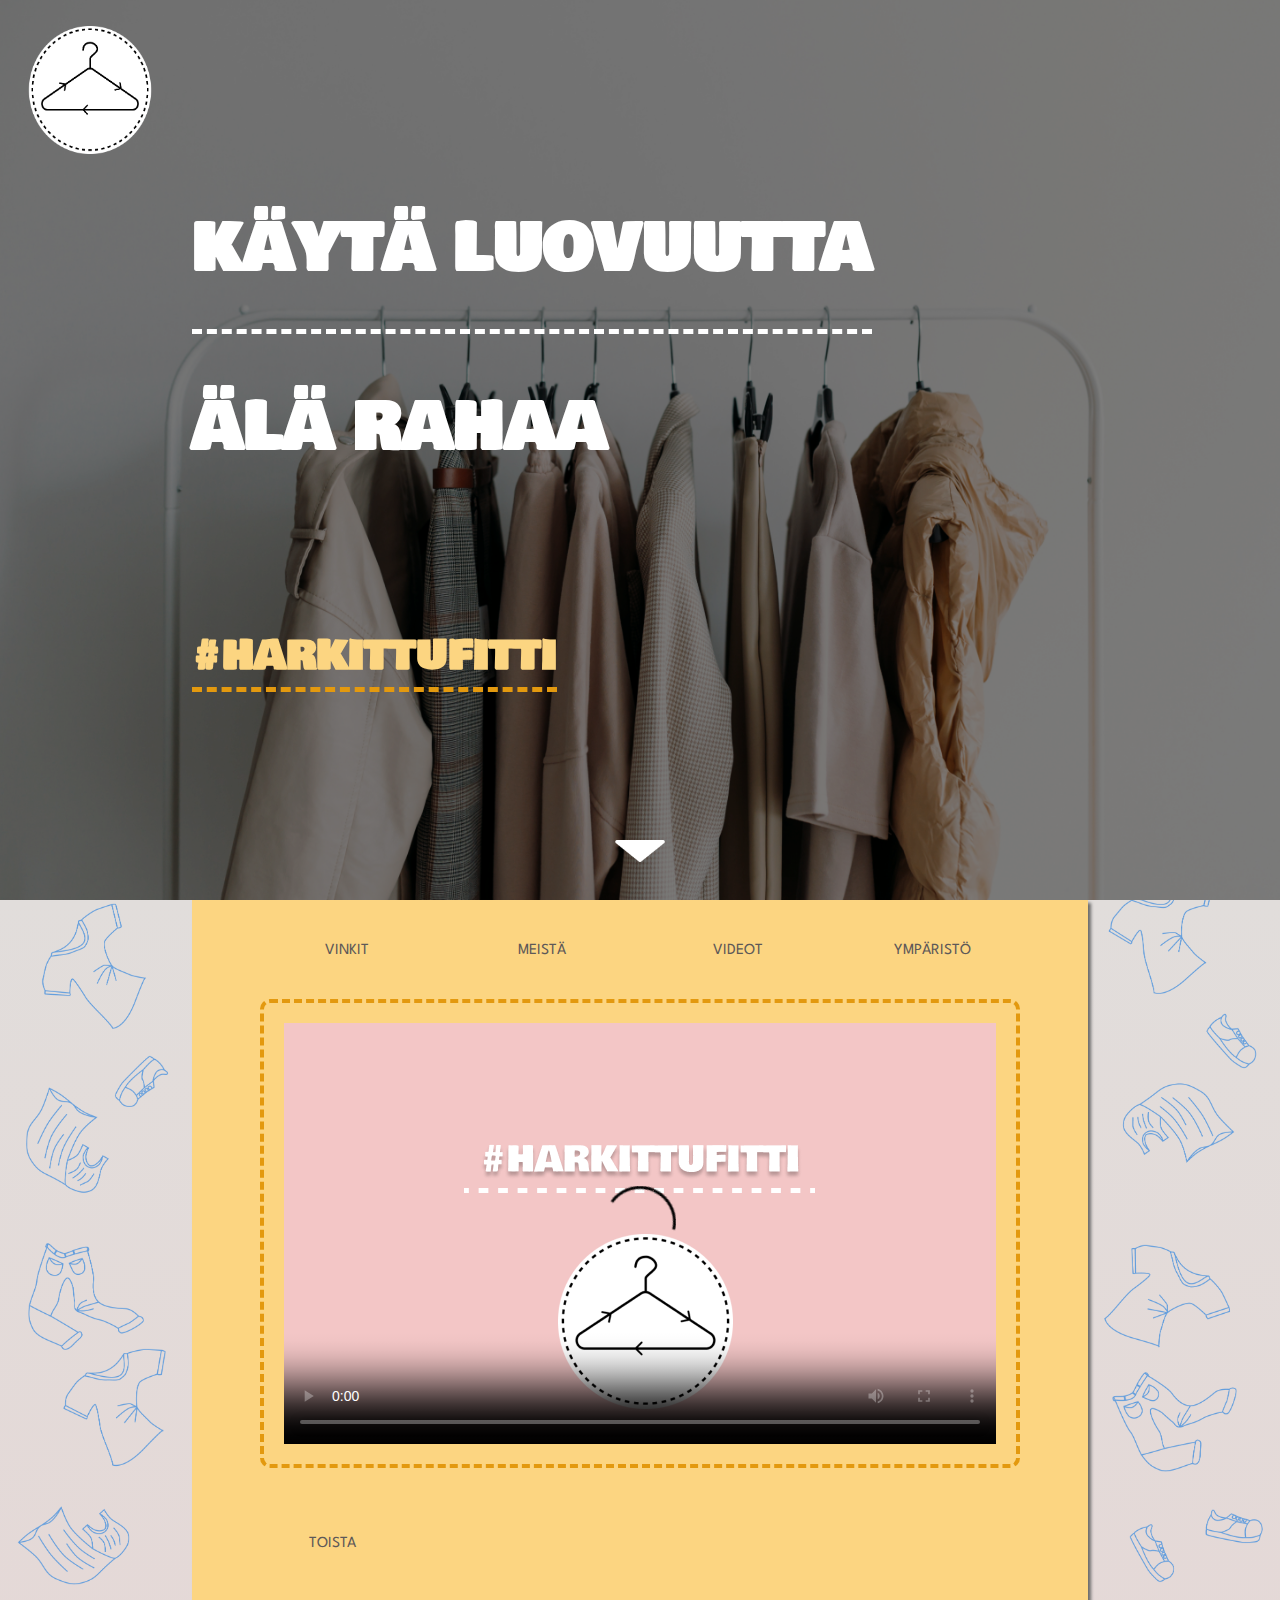
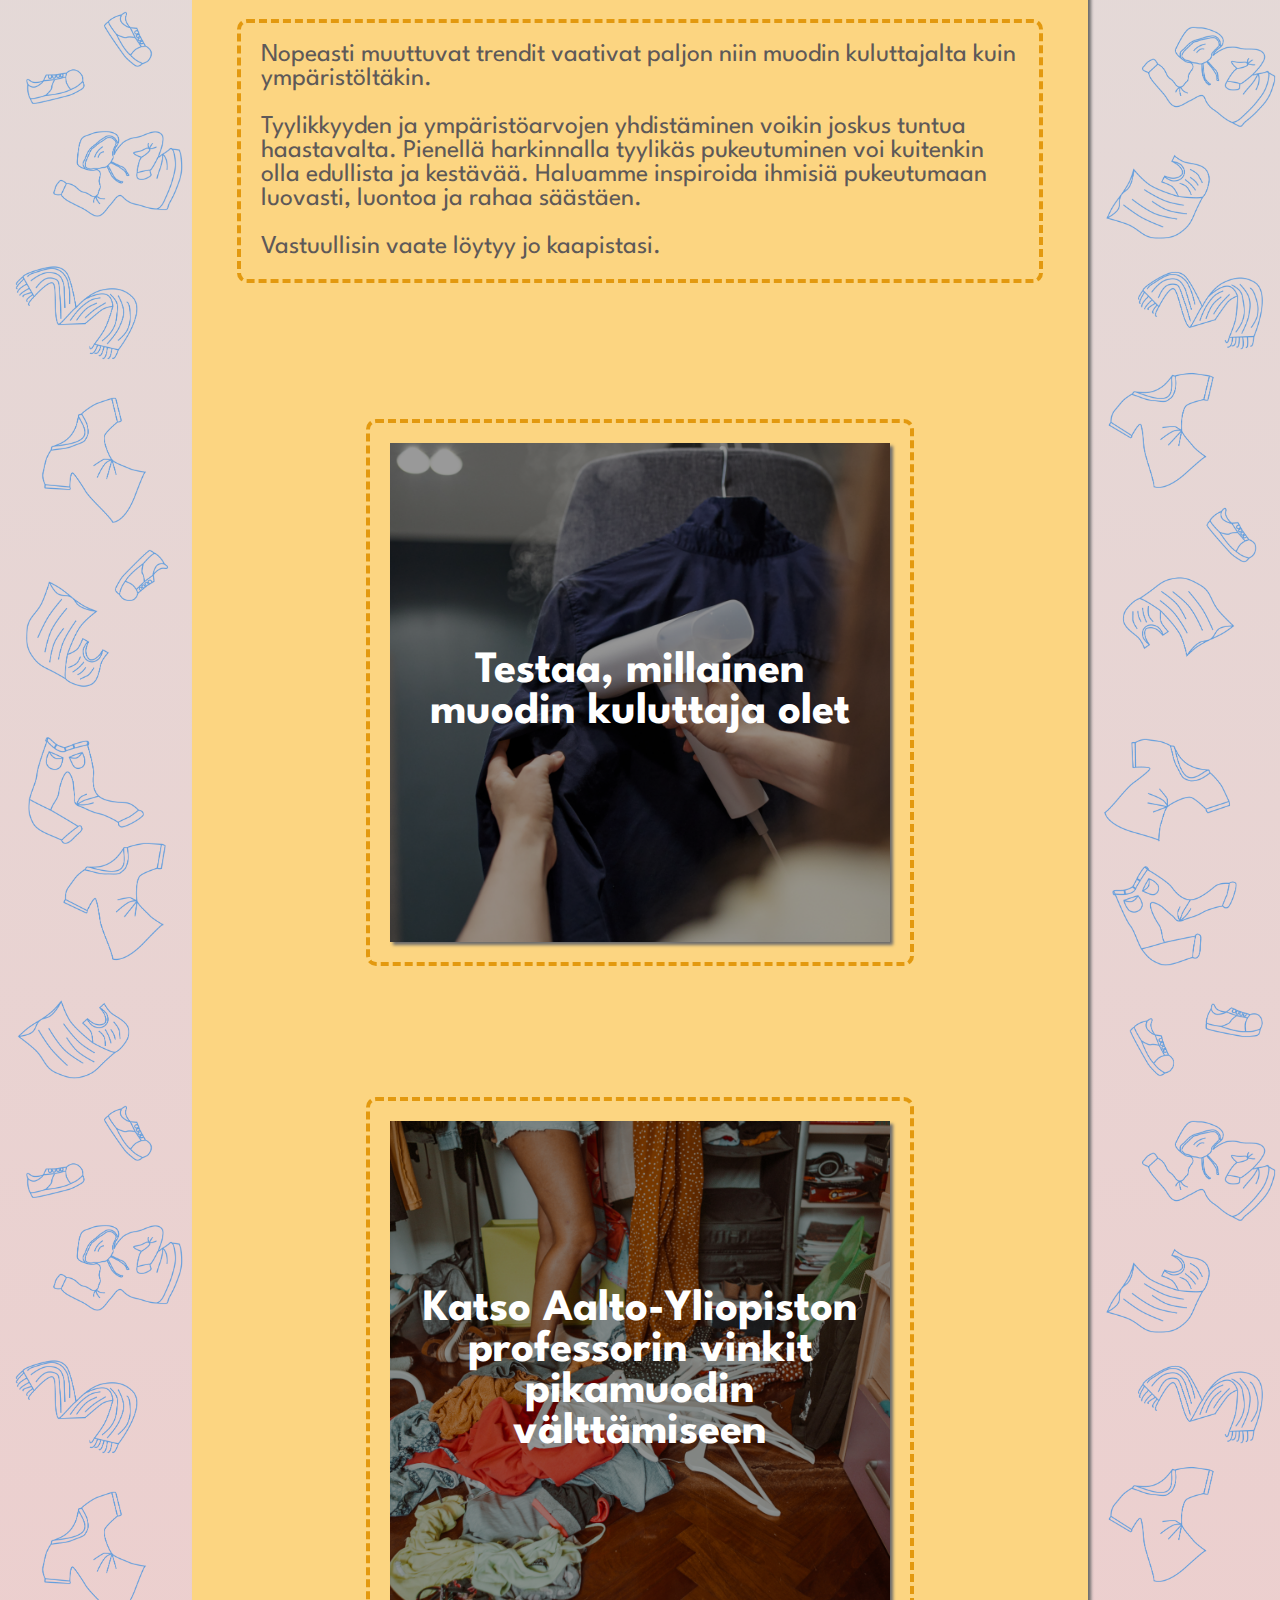
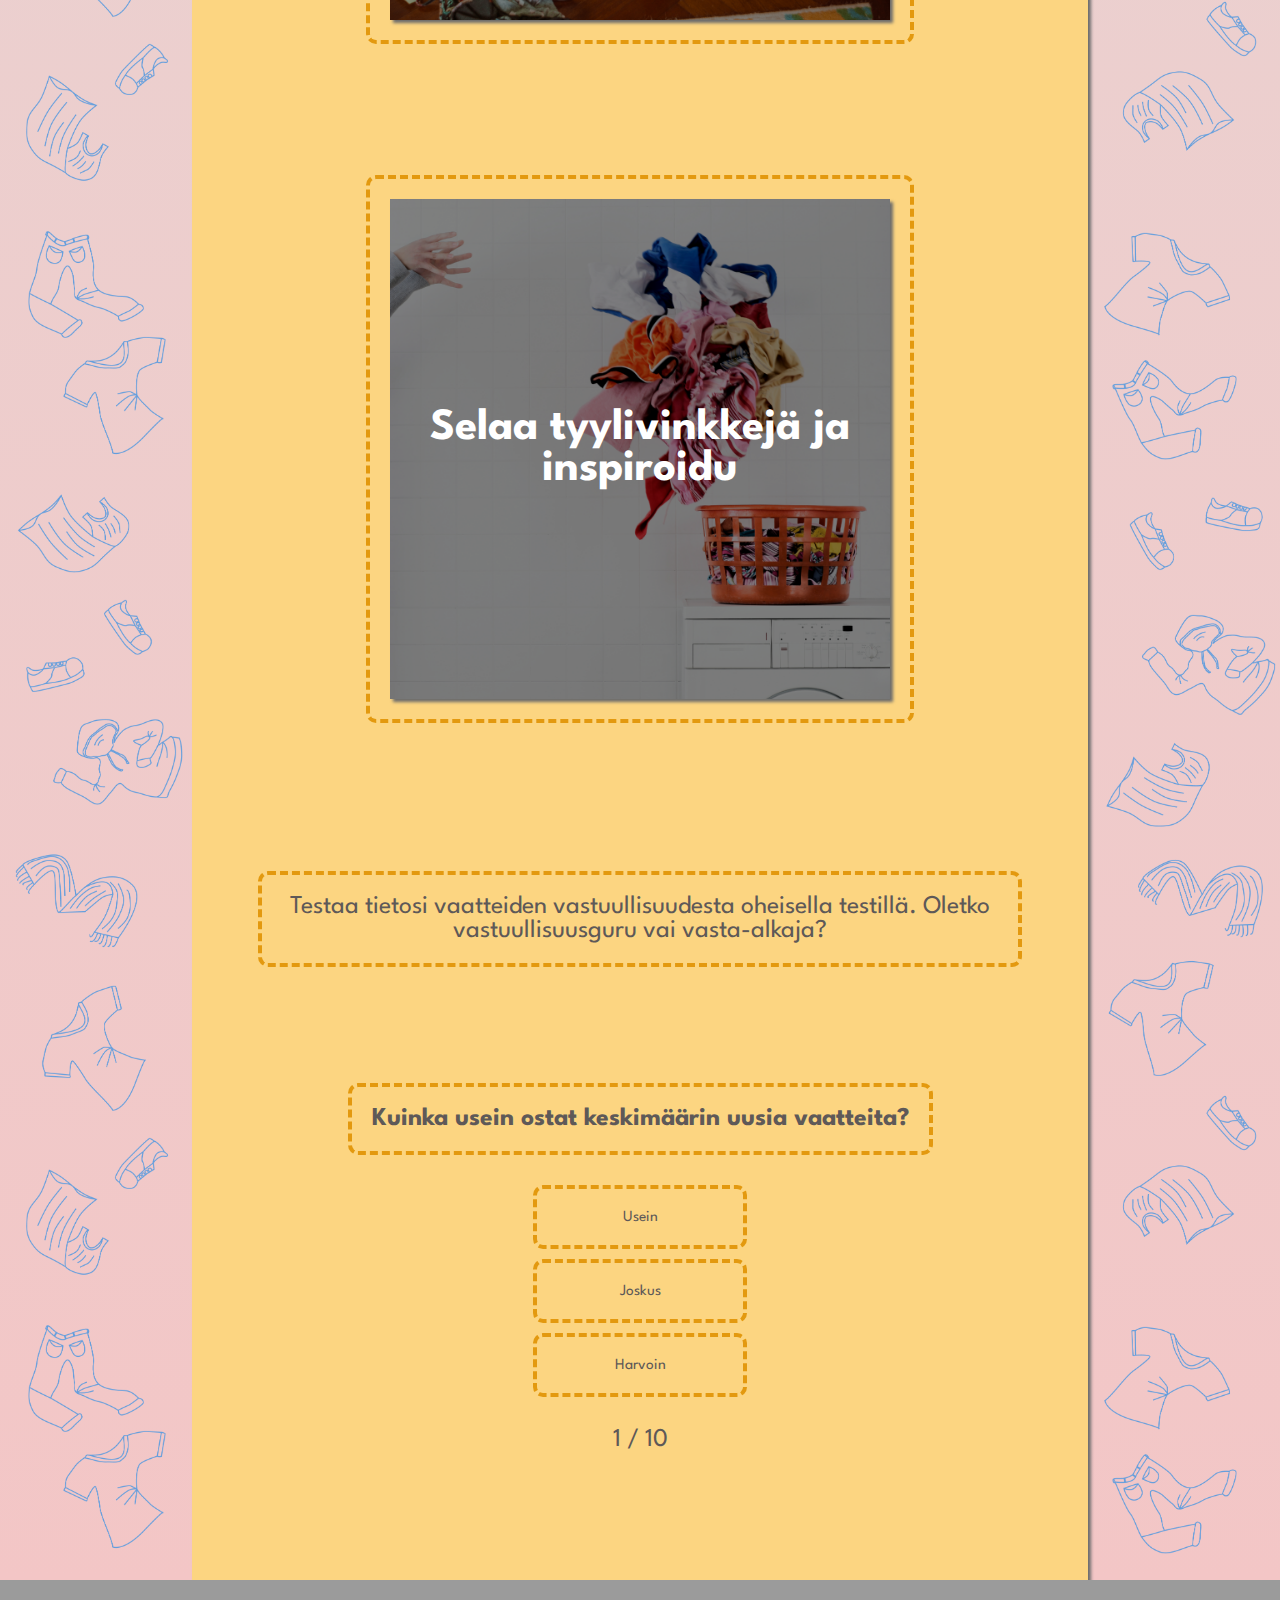
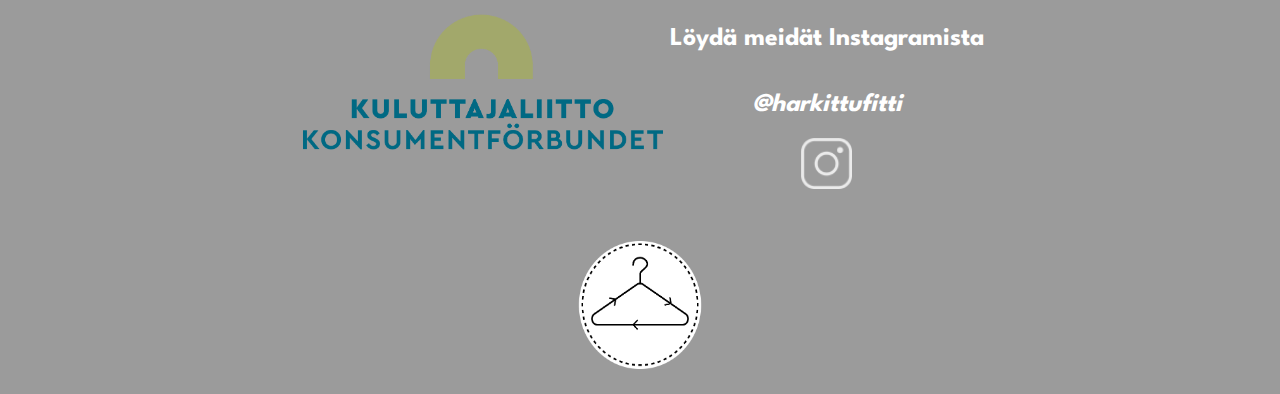
==== commit 87eb64b9: "added materials page" ====
--- a/index.html
+++ b/index.html
@@ -10,8 +10,9 @@
     <script src="main.js" defer></script>
     <script src="quiz.js" defer></script>
     <script src="background.js" defer></script>
+    <link href="https://fonts.googleapis.com/css2?family=Bowlby+One+SC&family=League+Spartan:wght@500&display=swap" rel="stylesheet">
+    <link rel="icon" href="/pictures/logo.png" type="image">
     
-    <link href="https://fonts.googleapis.com/css2?family=Bowlby+One+SC&family=League+Spartan:wght@500&family=Inter:wght@700&family=Syne&family=Rubik+Mono+One&family=Koulen&display=swap" rel="stylesheet">
 </head>
 
 <body>
@@ -49,15 +50,16 @@
                 <button class="menu-button" id="tips-btn" onclick="window.location.href='tips.html';">VINKIT</button>
                 <button class="menu-button" id="about-btn" onclick="window.location.href='about.html';">MEISTÄ</button>
                 <button class="menu-button" id="videos-btn" onclick="window.location.href='videos.html';">VIDEOT</button>
-                <button class="menu-button" id="test-btn" onClick="document.getElementById('quiz').scrollIntoView();">TEE TESTI</button>
+                <button class="menu-button" id="videos-btn" onclick="window.location.href='materials.html';">YMPÄRISTÖ</button>
+                <!-- <button class="menu-button" id="test-btn" onClick="document.getElementById('quiz').scrollIntoView();">TEE TESTI</button> -->
             </div>
             <section class="video-container">
-                <video class="video" id="main-video" poster="/pictures/poster_main.png">
+                <video class="video" id="main-video" controls poster="/pictures/Posters/poster_main.png">
                     <source src="videos/VJP-VDM-video.mp4" type="video/mp4">
                     Your browser does not support the video tag.
                 </video>
                 <div class="button-container">
-                    <button class="pause-play" onclick="pauseVideo()">
+                    <button class="pause-play">
                         TOISTA
                     </button>
                 </div>
@@ -75,13 +77,8 @@
             <section class="lower-page">
                 <div class="text-menu">
 
-                    <button class="container" id="watch-video" onclick="window.location.href='videos.html';">
-                        <span class="bg" id="bg-wv">
-                            <span class="text">Katso Aalto-Yliopiston professorin vinkit pikamuodin välttämiseen</span>
-                            <span class="border"></span>
-                        </span>
-                        
-                    </button>
+
+
 
                     <button class="container" id="go-to-quiz" onClick="document.getElementById('quiz').scrollIntoView();">
                         
@@ -91,6 +88,17 @@
                         </span>
                         
                     </button>
+
+
+                    <button class="container" id="watch-video" onclick="window.location.href='videos.html';">
+                        <span class="bg" id="bg-wv">
+                            <span class="text">Katso Aalto-Yliopiston professorin vinkit pikamuodin välttämiseen</span>
+                            <span class="border"></span>
+                        </span>
+                        
+                    </button>
+
+                
 
                     <button class="container" id="go-to-tips" onclick="window.location.href='tips.html';">
                         
--- a/style.css
+++ b/style.css
@@ -24,7 +24,7 @@
 .main-image{
     
     position: absolute;
-    background-image:  url("pictures/vdm-header-pic.png");
+    background-image:  url("pictures/tips_header_pic.png");
     background-attachment: fixed;
     
     background-position: 50%;
@@ -126,9 +126,9 @@
     flex-direction: row;
     justify-content: center;
    
-    background-image: linear-gradient(180deg, #e1dddb, #f5d8d9 );   
-}
-
+    background-image: linear-gradient(180deg, #e1dddb, #F3C6C6 );   
+}
+/* #f5d8d9 */
 .margin{
     display: flex;
     min-height: 200vh;
@@ -181,7 +181,7 @@
     color:  #5E5958;
 
     height: 3rem;
-    width: 8rem;
+    width: 9rem;
     
     font-size: 1.2vw;
     margin: 2vw;
@@ -224,6 +224,7 @@
 /* takaisin-nappi (muita kuin pääsivua varten) */
 #back{
     animation: none;
+    margin-top: 5vw;
     margin-left: 0;
     padding: 0;
 }
@@ -412,10 +413,10 @@
     background-image: url("pictures/Tips/tip1.png");   
 }
 #bg-gtq{
-    background-image: url("pictures/menu_bg2.png");
+    background-image: url("pictures/Tips/tip3.png");
 }
 #bg-gtt{
-    background-image: url("pictures/menu_bg3.png"); 
+    background-image: url("pictures/Tips/tip6.png"); 
 }
 /* footer */
 footer{
@@ -573,7 +574,9 @@
     .name{
         font-size: 1.5rem;
     }
-    
+    .menu-buttons{
+        flex-direction: column;
+    }
     .button-container{
         justify-content: center;
     }
--- a/quiz.css
+++ b/quiz.css
@@ -35,7 +35,7 @@
     align-items: center;
     
     max-width: 90%;
-    margin-bottom: 10vw;
+    /* margin-bottom: 10vw; */
     margin-top: 4vw;
 
     animation: fadeInAnimation ease 2s;
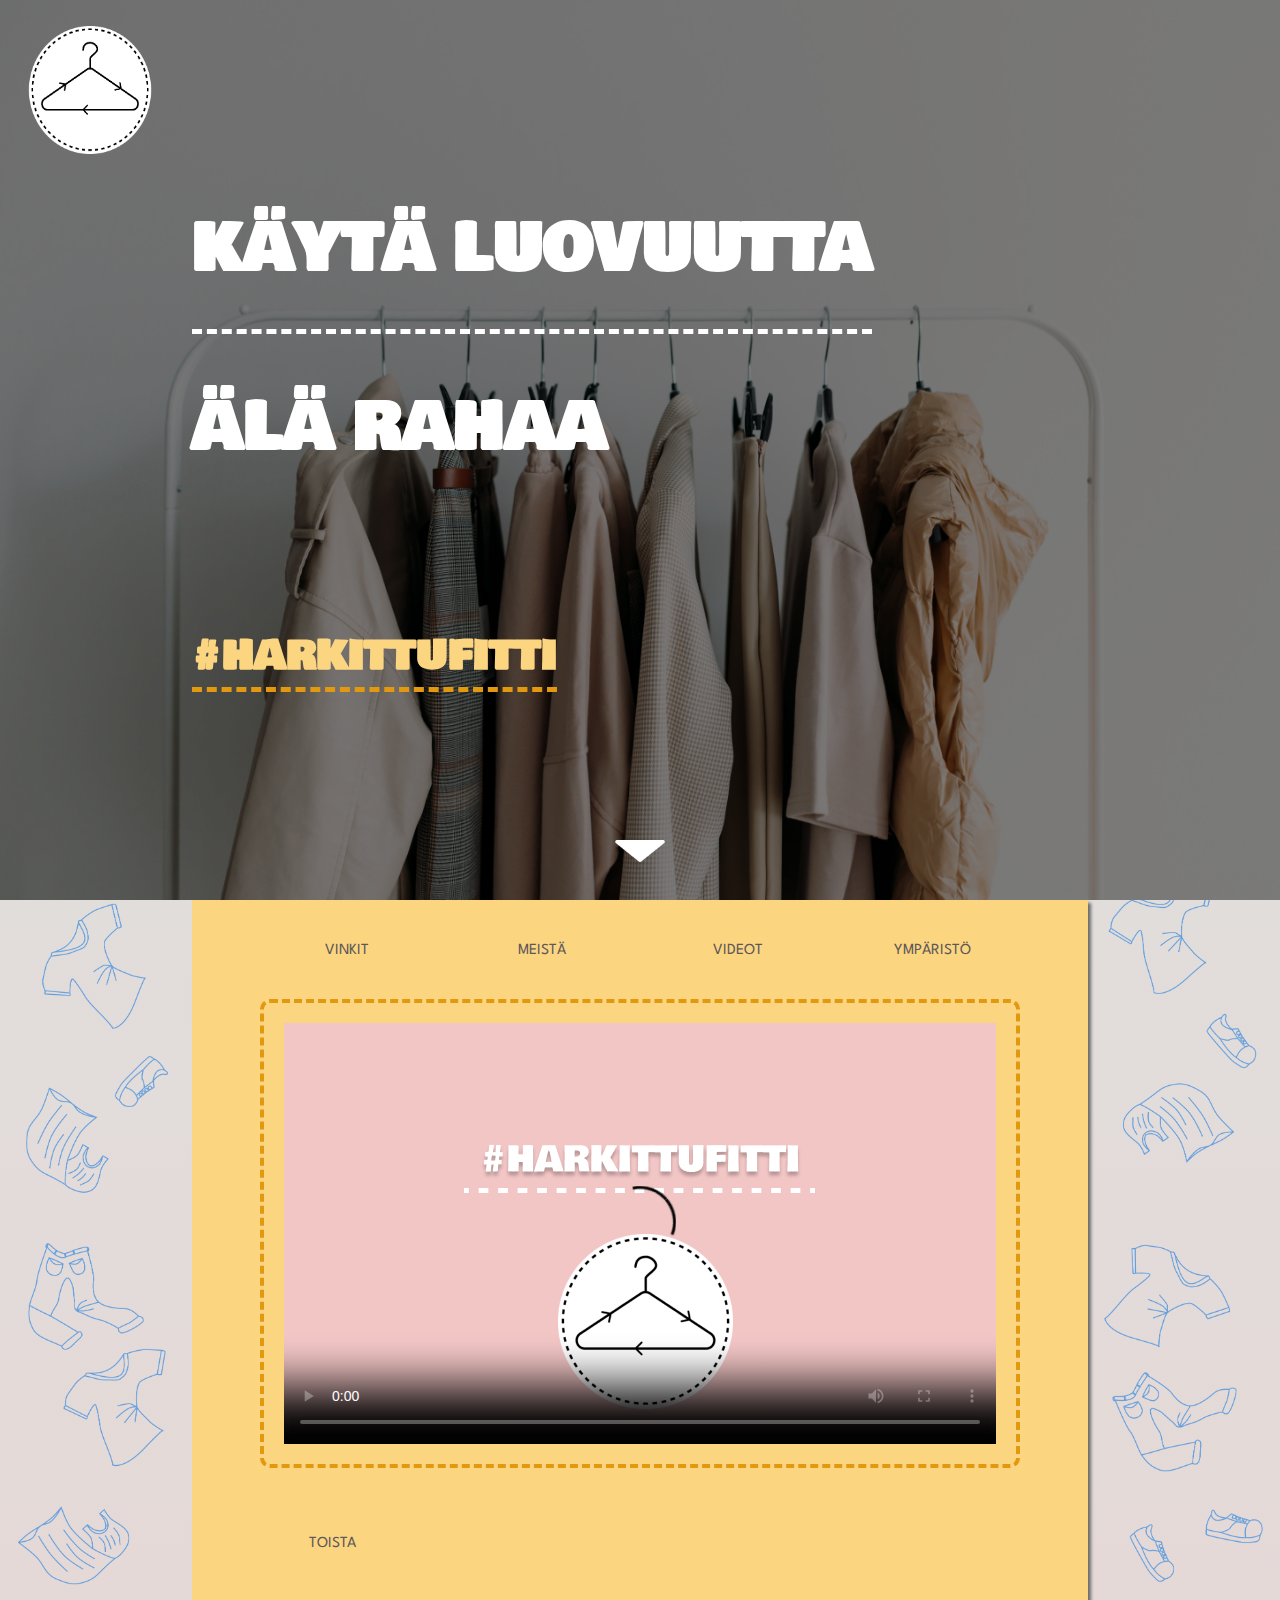
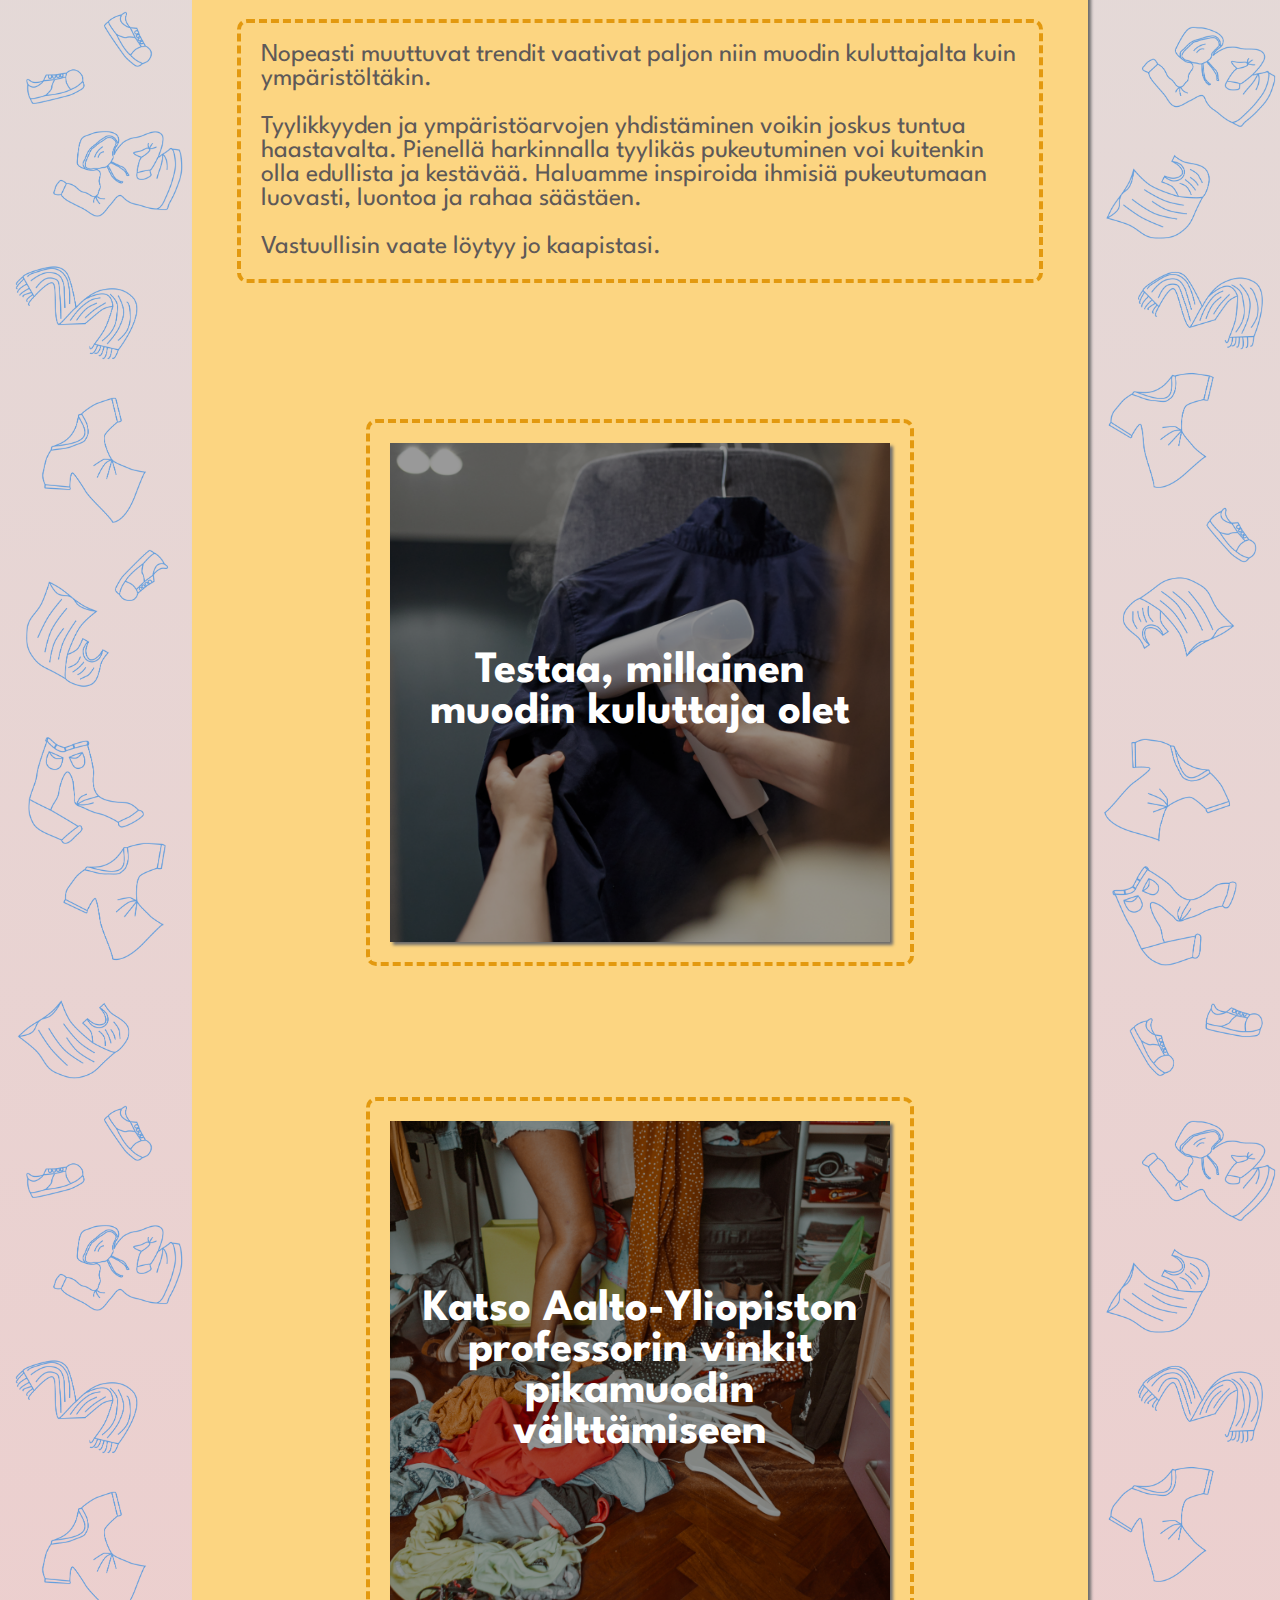
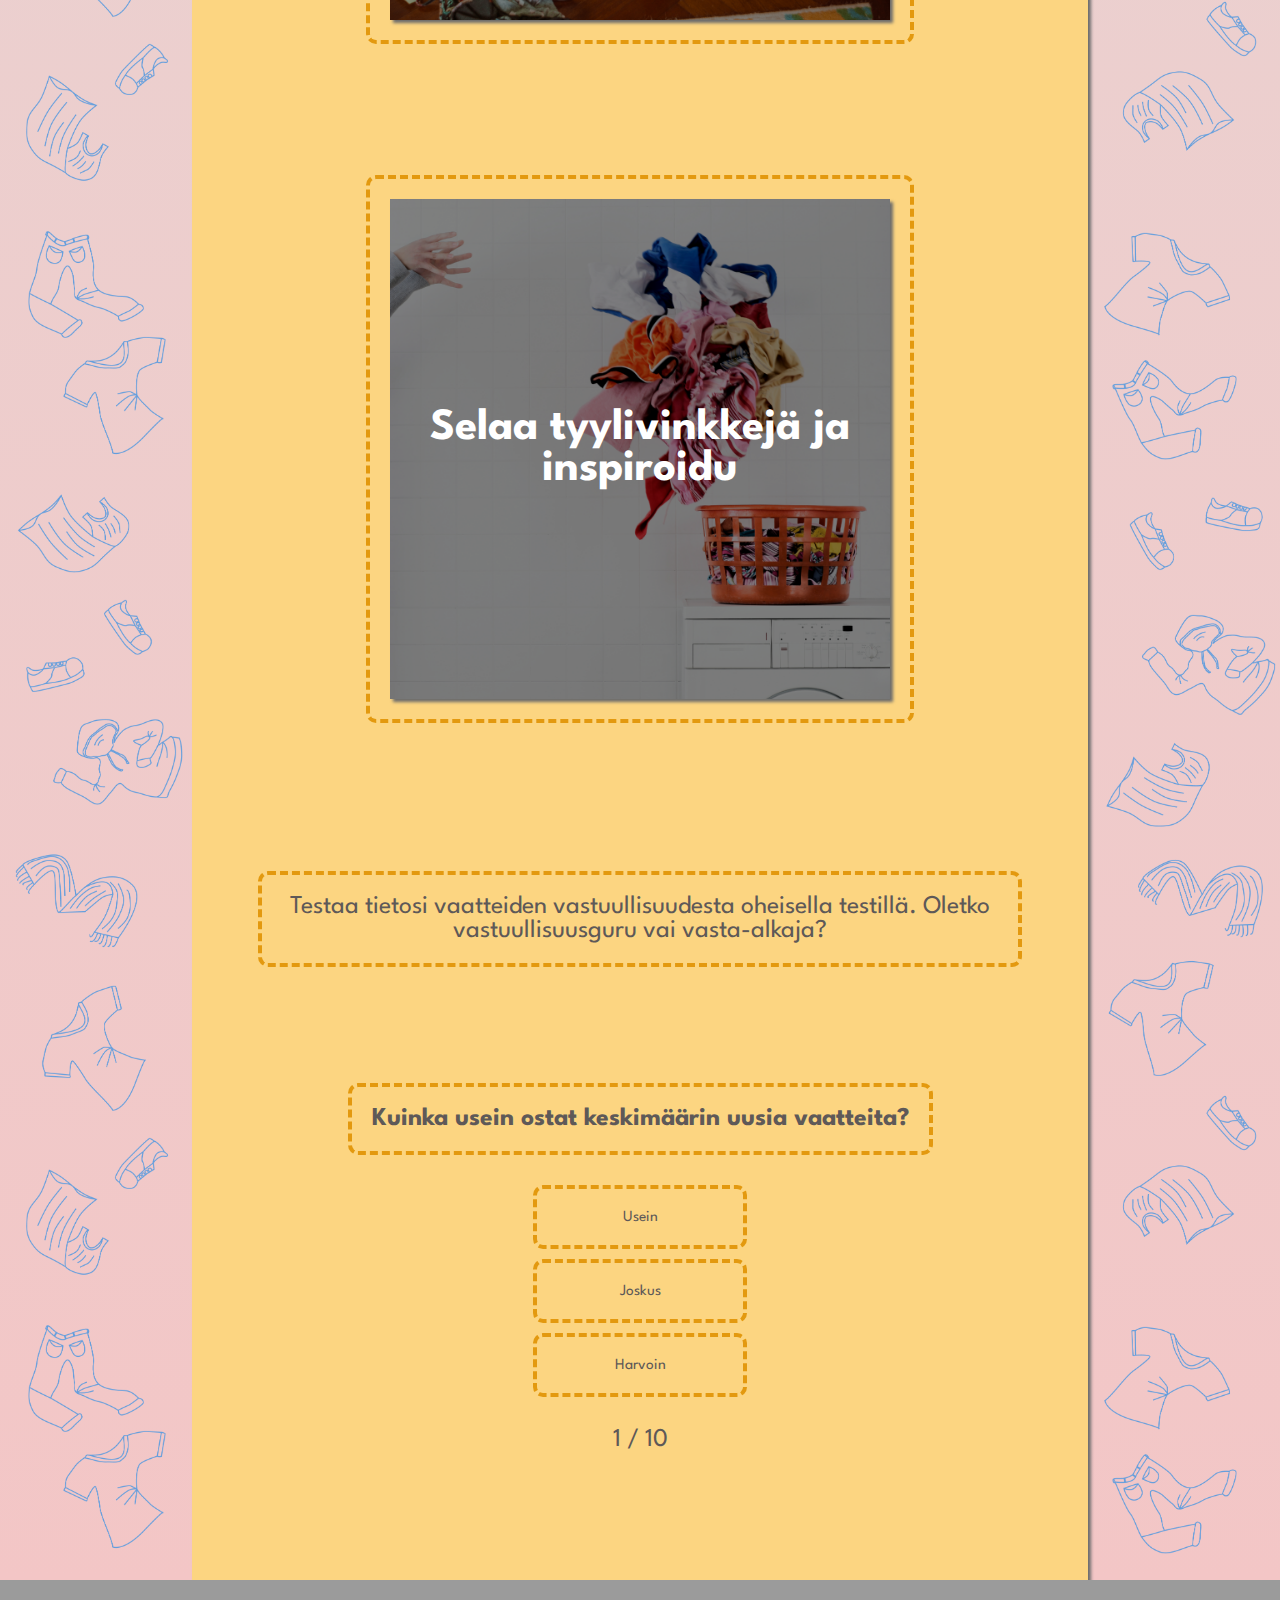
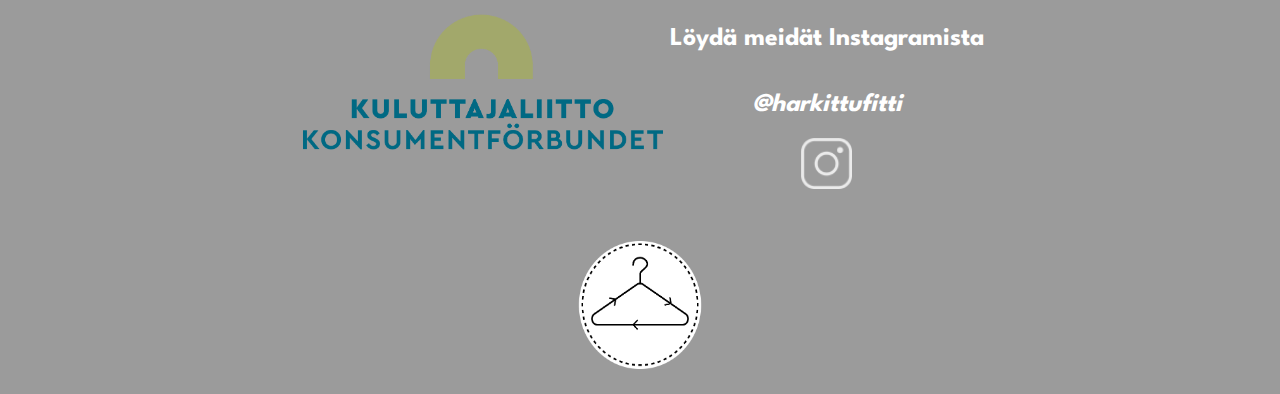
==== commit 628cf279: "posters" ====
--- a/index.html
+++ b/index.html
@@ -54,7 +54,7 @@
                 <!-- <button class="menu-button" id="test-btn" onClick="document.getElementById('quiz').scrollIntoView();">TEE TESTI</button> -->
             </div>
             <section class="video-container">
-                <video class="video" id="main-video" controls poster="/pictures/Posters/poster_main.png">
+                <video class="video" id="main-video" controls poster="pictures/Posters/poster_main.png">
                     <source src="videos/VJP-VDM-video.mp4" type="video/mp4">
                     Your browser does not support the video tag.
                 </video>
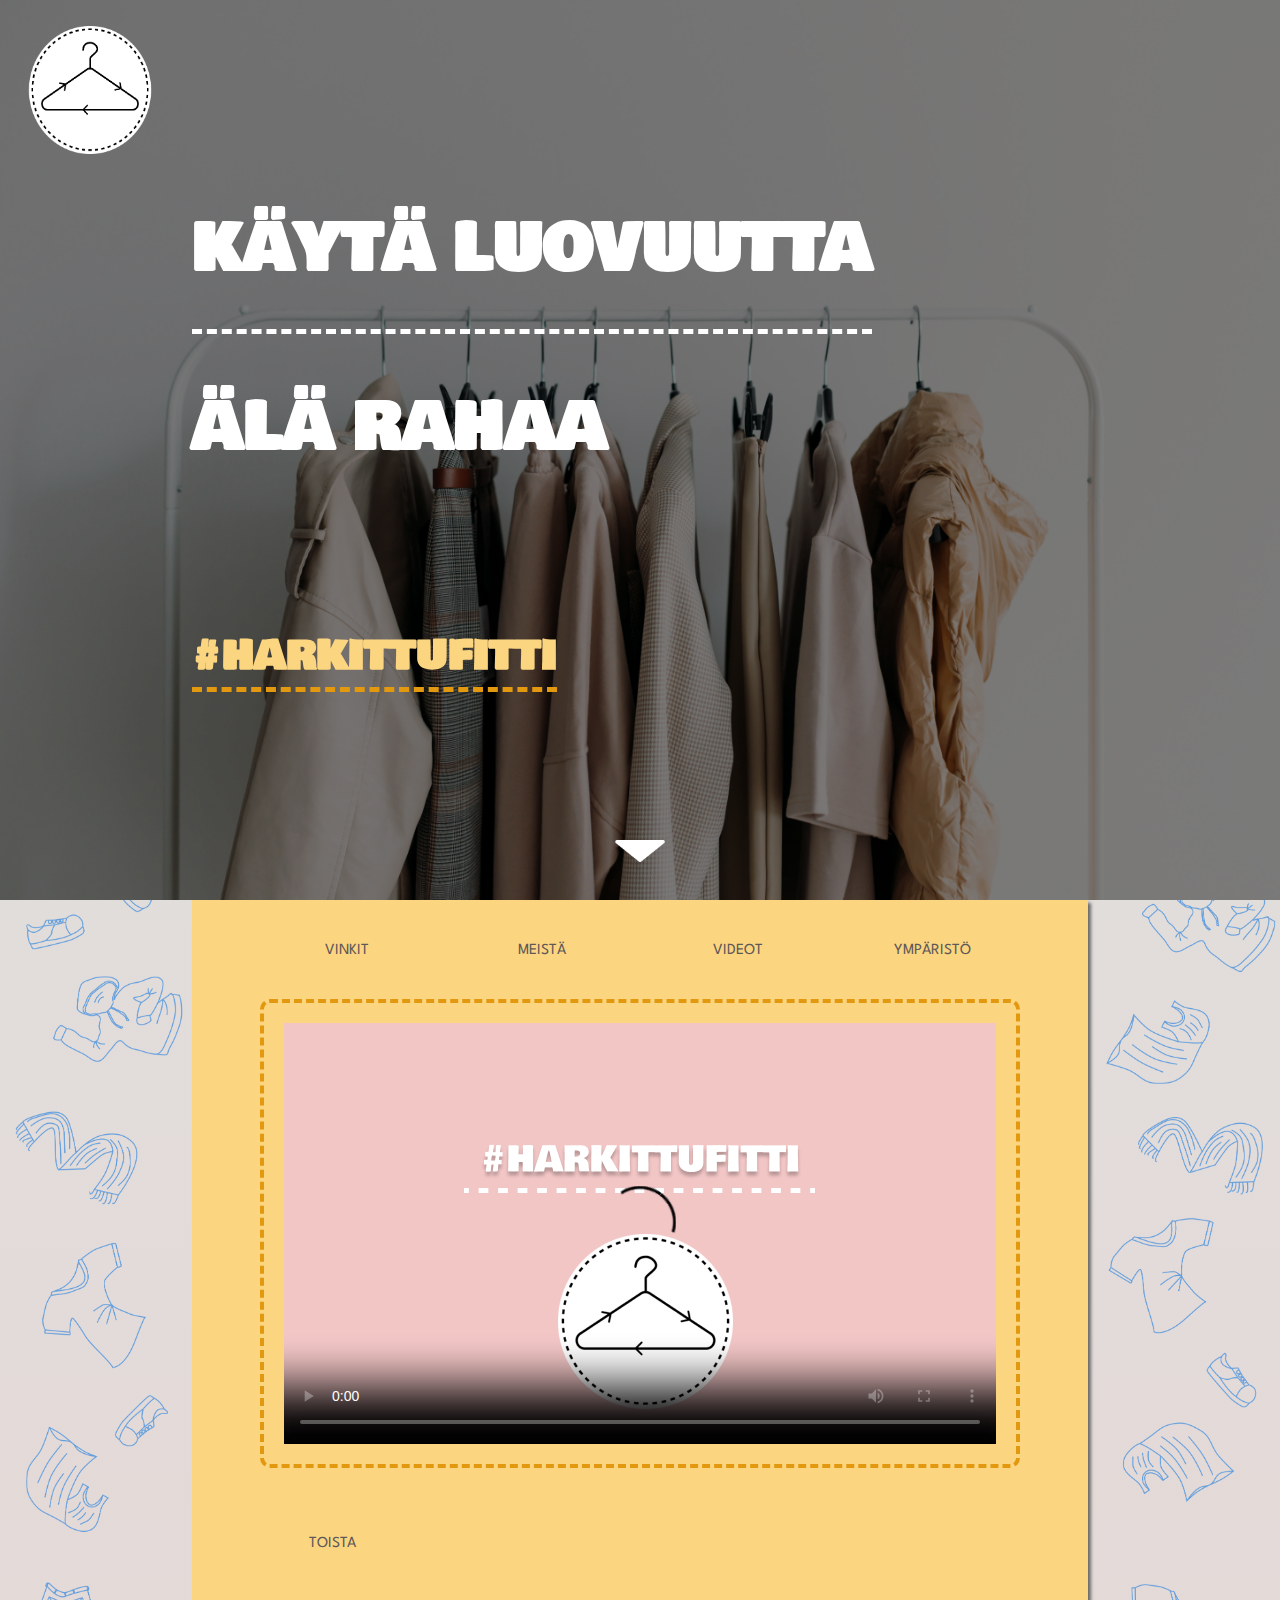
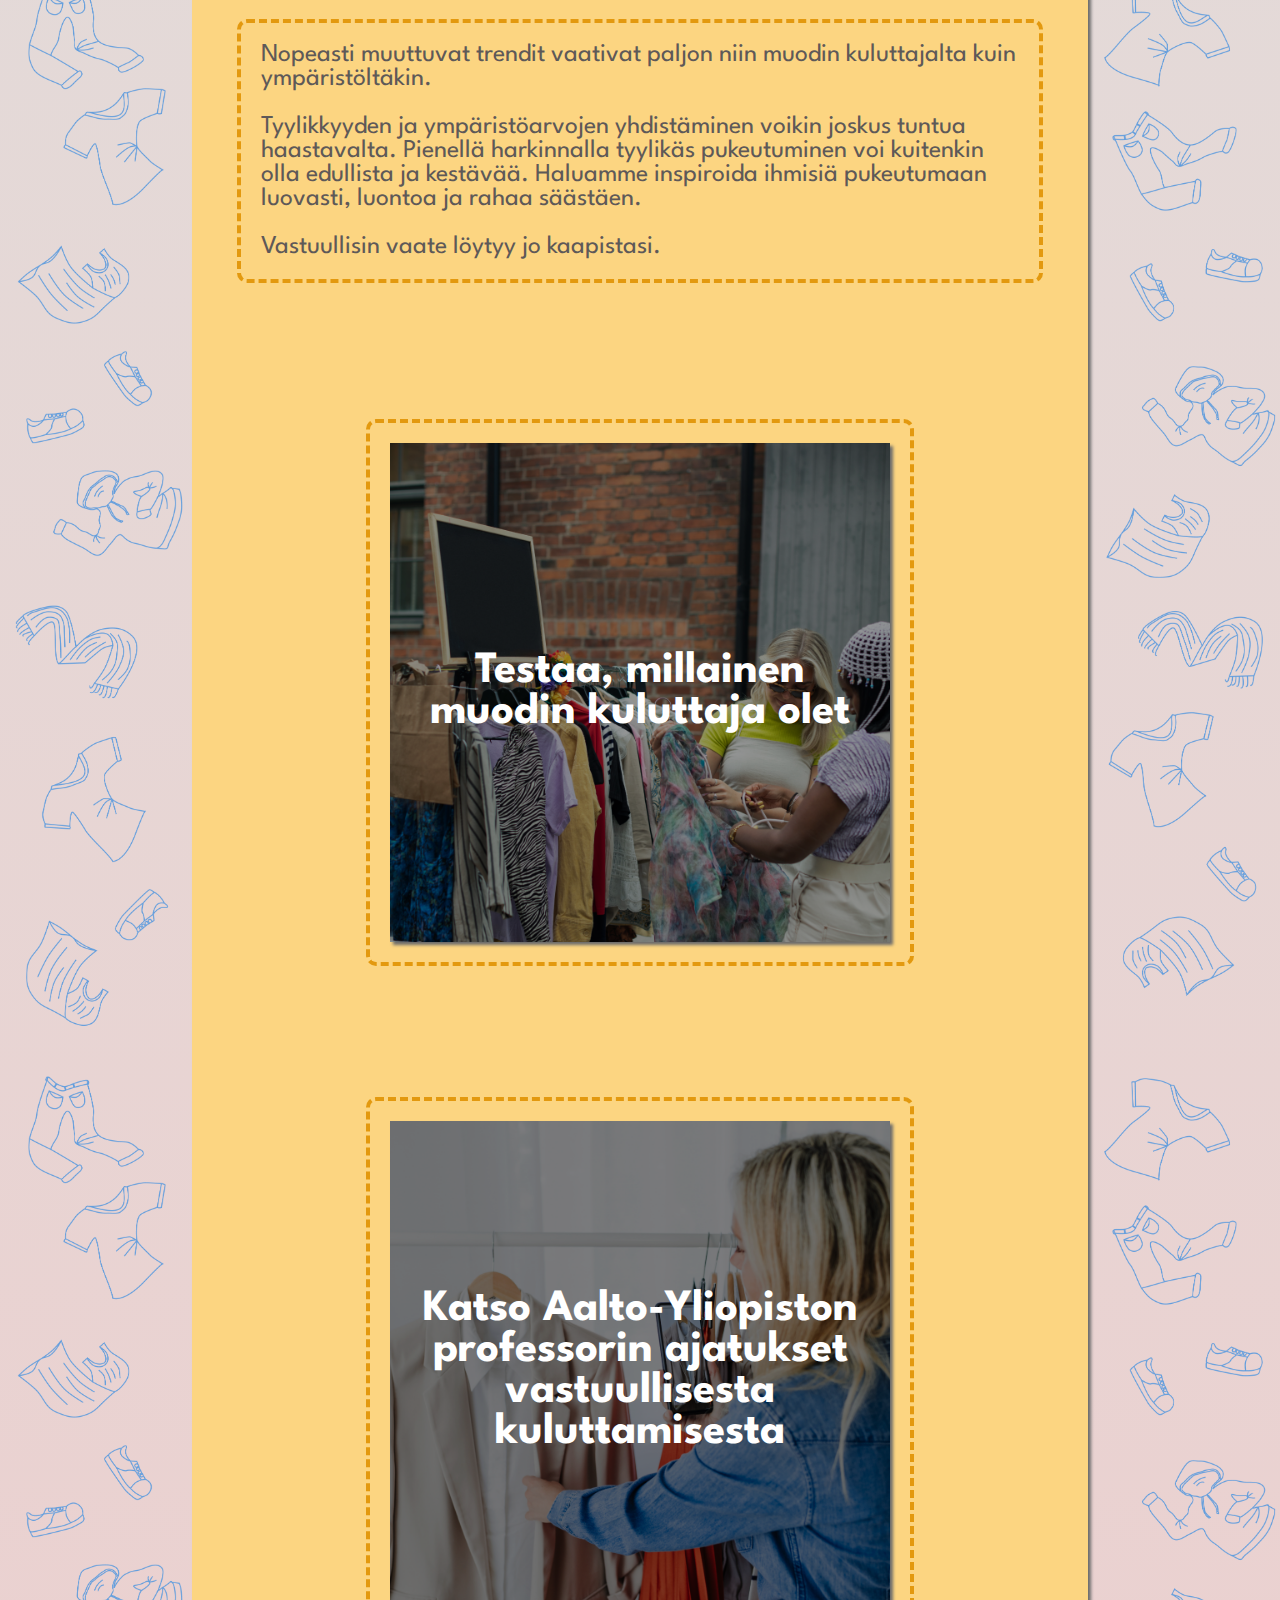
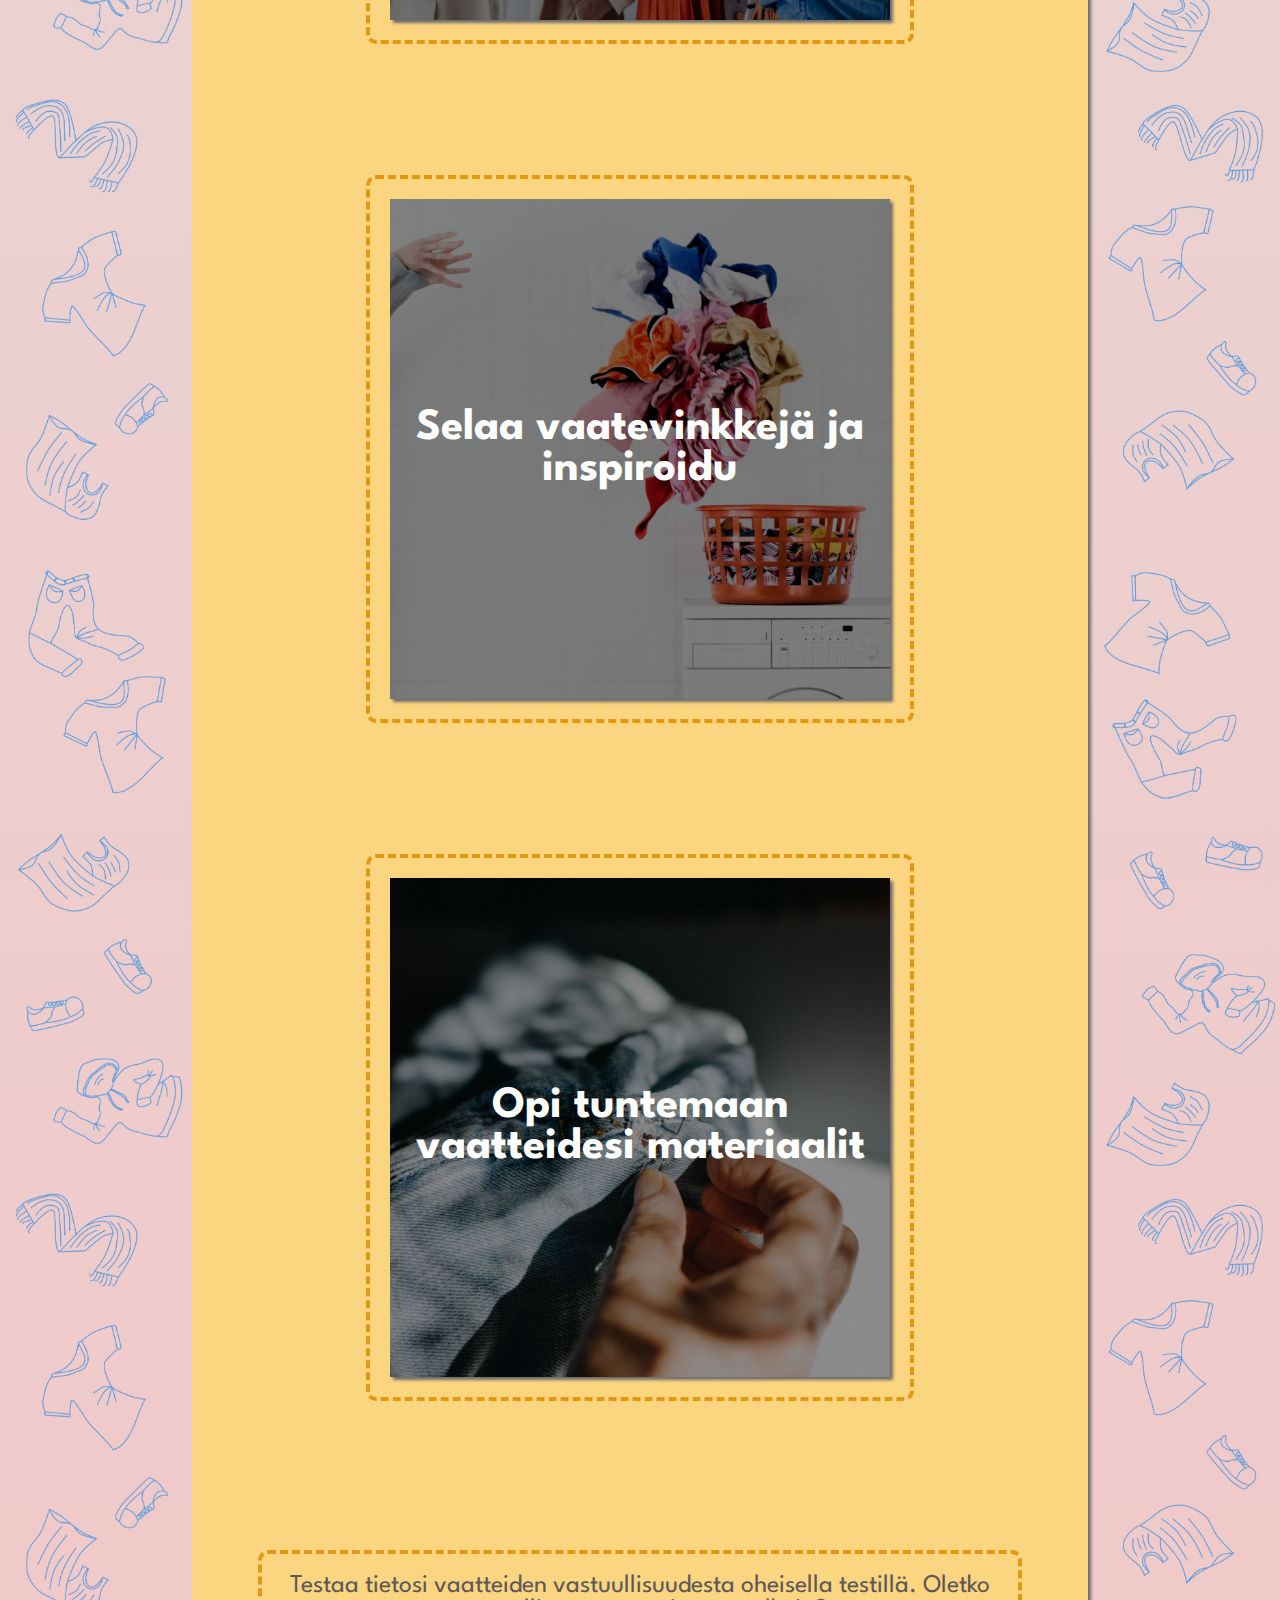
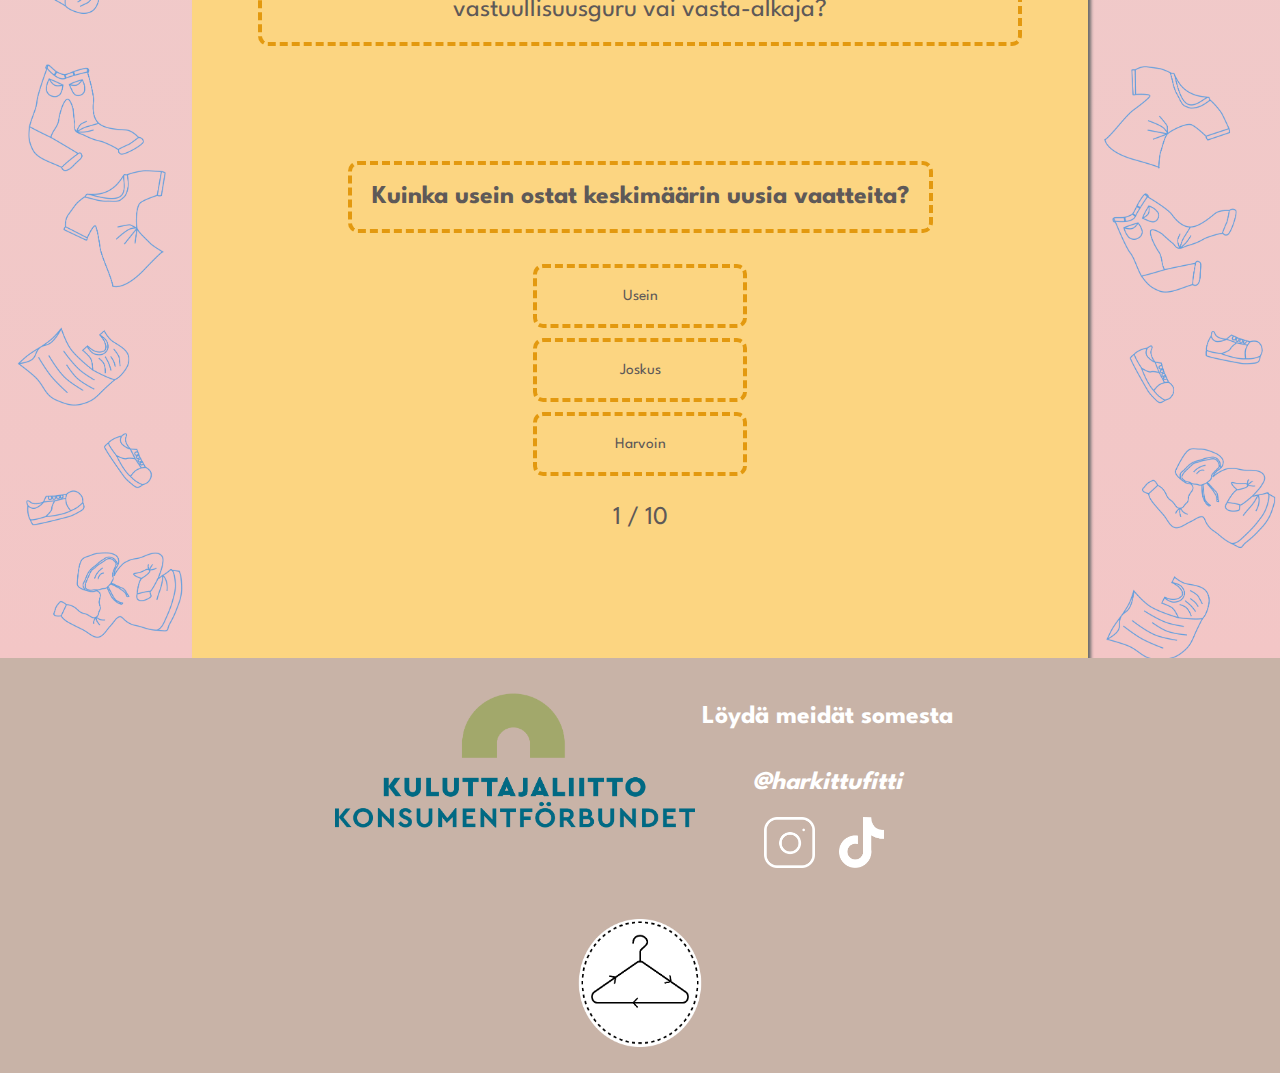
==== commit 1906bf56: "final" ====
--- a/index.html
+++ b/index.html
@@ -9,7 +9,7 @@
     <link rel="stylesheet" href="quiz.css">
     <script src="main.js" defer></script>
     <script src="quiz.js" defer></script>
-    <script src="background.js" defer></script>
+    
     <link href="https://fonts.googleapis.com/css2?family=Bowlby+One+SC&family=League+Spartan:wght@500&display=swap" rel="stylesheet">
     <link rel="icon" href="/pictures/logo.png" type="image">
     
@@ -20,7 +20,7 @@
     
     
     <section class="initial-view">
-        <div class="main-image" title="main-image" title="bag-img"></div>
+        <div class="main-image" id="main-image" title="header-img"></div>
         <header> <img class="logo" src="pictures/logo.png" alt="logo"/></header>
         <div class="title-background">
             <h1 class="main-title">KÄYTÄ LUOVUUTTA</h1>
@@ -31,7 +31,7 @@
     </section>
 
     <section class="initial-view-mobile">
-            <div class="main-image" title="main-image" title="bag-img-mobile"></div>
+            <div class="main-image" id="main-image-mobile" title="header-img-mobile"></div>
             <div class="title-background">
                 <h1 class="main-title">KÄYTÄ LUOVUUTTA</h1>
                 <h4 class="sub-title">ÄLÄ RAHAA</h4>
@@ -92,7 +92,7 @@
 
                     <button class="container" id="watch-video" onclick="window.location.href='videos.html';">
                         <span class="bg" id="bg-wv">
-                            <span class="text">Katso Aalto-Yliopiston professorin vinkit pikamuodin välttämiseen</span>
+                            <span class="text">Katso Aalto-Yliopiston professorin ajatukset vastuullisesta kuluttamisesta</span>
                             <span class="border"></span>
                         </span>
                         
@@ -103,7 +103,16 @@
                     <button class="container" id="go-to-tips" onclick="window.location.href='tips.html';">
                         
                         <span class="bg" id="bg-gtt">
-                            <span class="text">Selaa tyylivinkkejä ja inspiroidu</span>
+                            <span class="text">Selaa vaatevinkkejä ja inspiroidu</span>
+                            <span class="border"></span>
+                        </span>
+                        
+                    </button>
+
+                    <button class="container" id="go-to-materials" onclick="window.location.href='materials.html';">
+                        
+                        <span class="bg" id="bg-gtm">
+                            <span class="text">Opi tuntemaan vaatteidesi materiaalit</span>
                             <span class="border"></span>
                         </span>
                         
@@ -159,10 +168,12 @@
         
 
             <div class="icons">
-                <h2>Löydä meidät Instagramista</h2>
+                <h2>Löydä meidät somesta</h2>
                 <h2 id="tag">@harkittufitti</h2>
-                <div class="icon" id="icon-instagram" title="instagram-icon"></div>
-                
+            <div class="icon-container">
+                <div class="icon" id="icon-instagram" title="instagram-logo"></div>
+                <div class="icon" id="icon-tiktok" title="instagram-logo"></div>
+            </div>
             </div>
         </div>
         <img id="footer-logo" src="pictures/logo.png" alt="logo"/>
--- a/style.css
+++ b/style.css
@@ -128,7 +128,7 @@
    
     background-image: linear-gradient(180deg, #e1dddb, #F3C6C6 );   
 }
-/* #f5d8d9 */
+
 .margin{
     display: flex;
     min-height: 200vh;
@@ -408,16 +408,18 @@
 }
 
 /* taustakuvat */
-
+#bg-gtq{
+    background-image: url("pictures/Tips/tip2.png");
+}
 #bg-wv{
-    background-image: url("pictures/Tips/tip1.png");   
-}
-#bg-gtq{
-    background-image: url("pictures/Tips/tip3.png");
+    background-image: url("pictures/Tips/tip4.png");   
 }
 #bg-gtt{
     background-image: url("pictures/Tips/tip6.png"); 
 }
+#bg-gtm{
+    background-image: url("pictures/Tips/tip5.png"); 
+}
 /* footer */
 footer{
     display: flex;
@@ -427,7 +429,7 @@
    
     min-height: 20vw;
     width: 100vw;
-    background-color: #9b9b9b;
+    background-color: #C8B3A7;
    
     margin: 0;
 }
@@ -476,9 +478,18 @@
     width: 4vw;
       
 }
-
+.icon-container{
+    display: flex;
+    flex-direction: row;
+    justify-content: space-between;
+    width: 50%;
+
+}
 #icon-instagram{
     background-image: url("pictures/instagram_logo.png");
+}
+#icon-tiktok{
+    background-image: url("pictures/tiktok_logo.png");
 }
 #footer-logo{
     display: flex;
@@ -577,6 +588,18 @@
     .menu-buttons{
         flex-direction: column;
     }
+   .container{
+    width: 70vw;
+    height: 70vw;
+
+   }
+   .bg{
+    width: 70vw;
+    height: 67vw;
+   }
+   .text{
+    font-size: 5vw;
+   }
     .button-container{
         justify-content: center;
     }
@@ -584,6 +607,9 @@
     button{
         font-size: 3vw;
     }
+    
+        
+
     
     #footer-content{
         flex-direction: column;
@@ -603,4 +629,7 @@
         height: 10vw;
         width: 10vw;     
     }
+    .icon-container{
+        width: 100%;
+    }
 }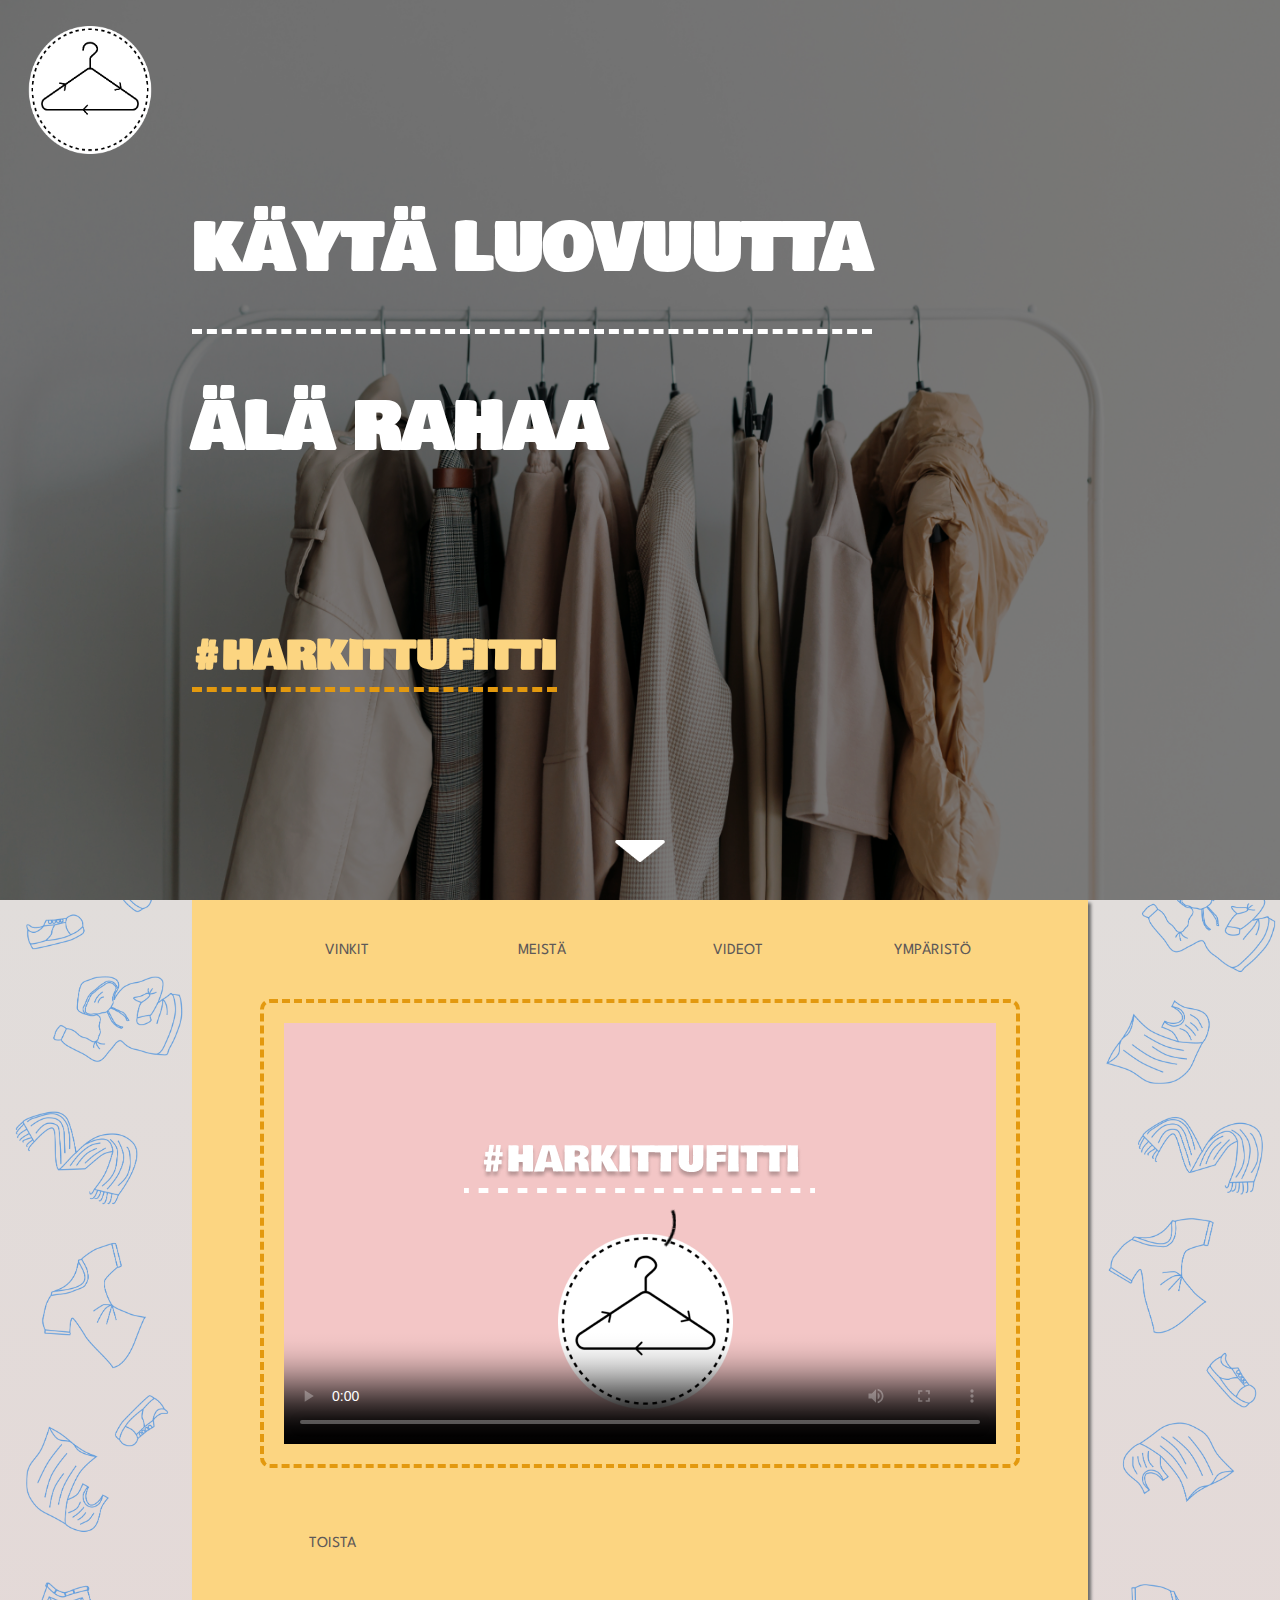
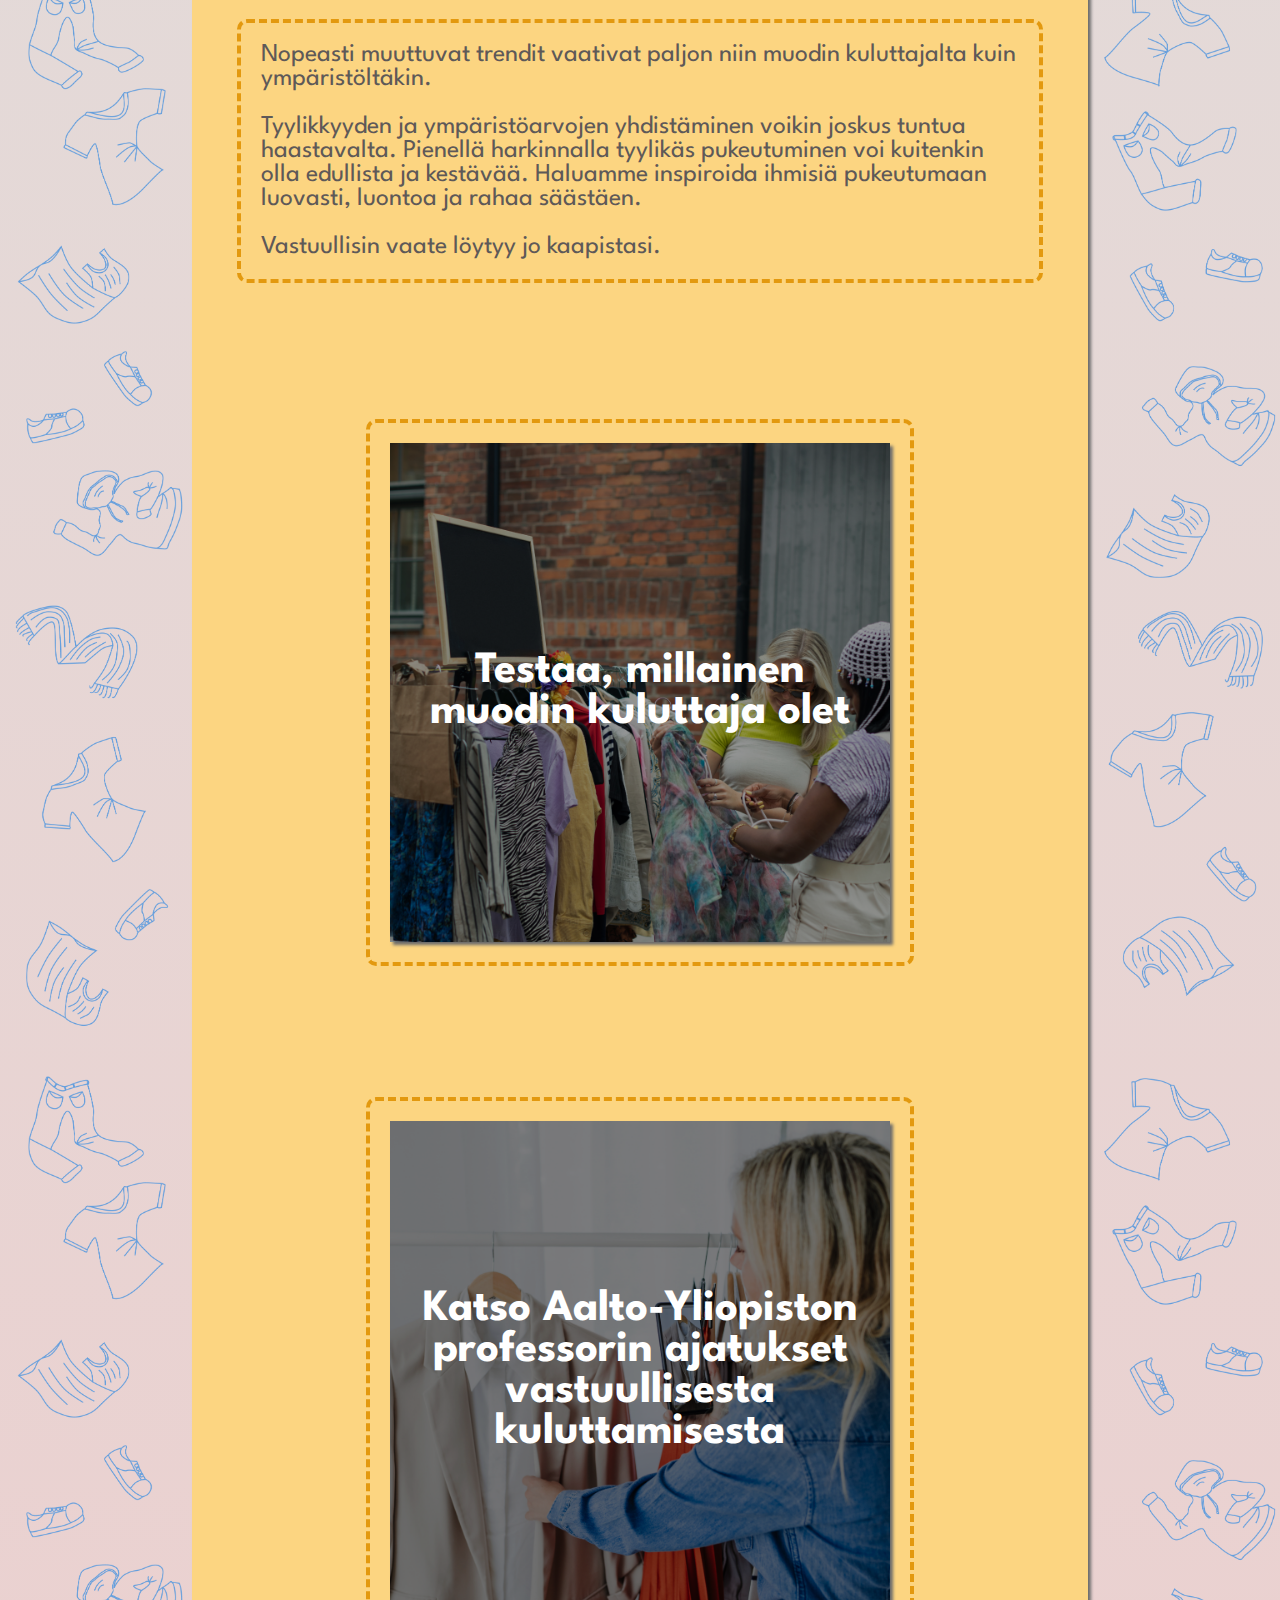
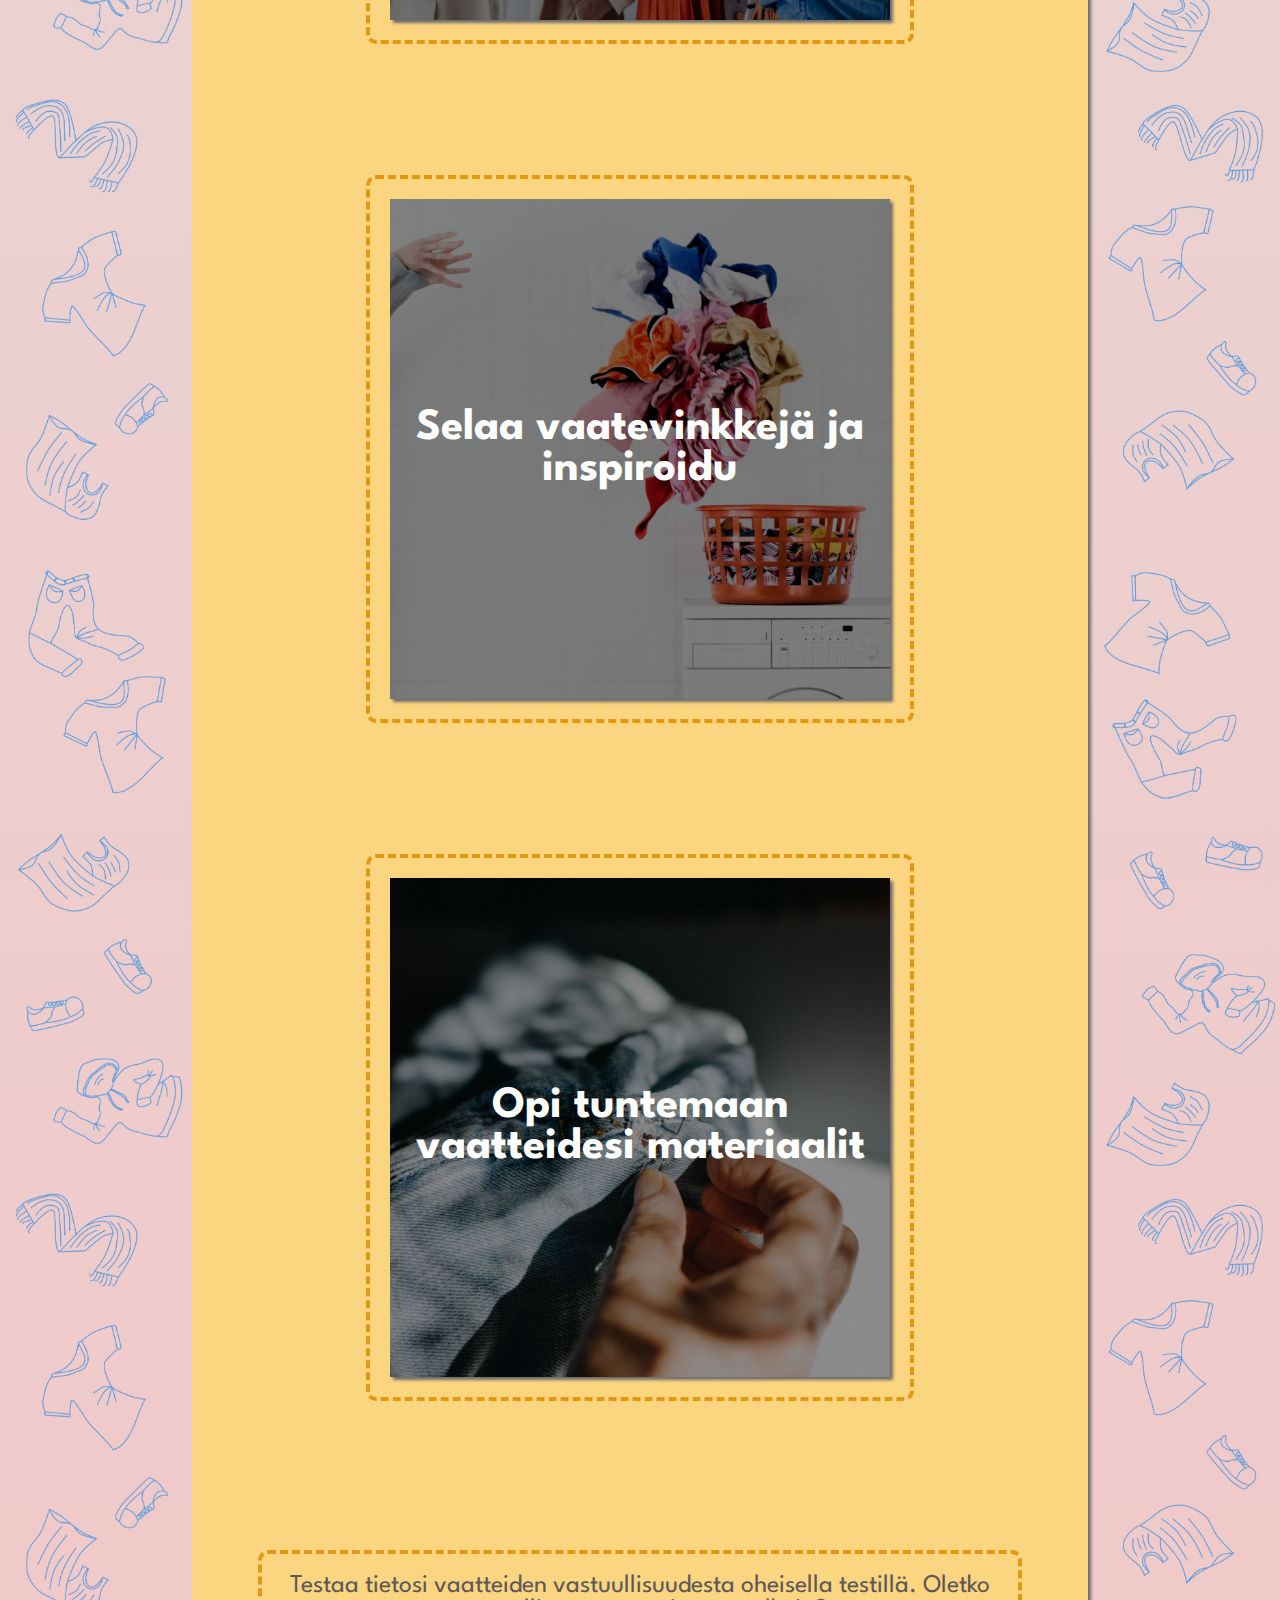
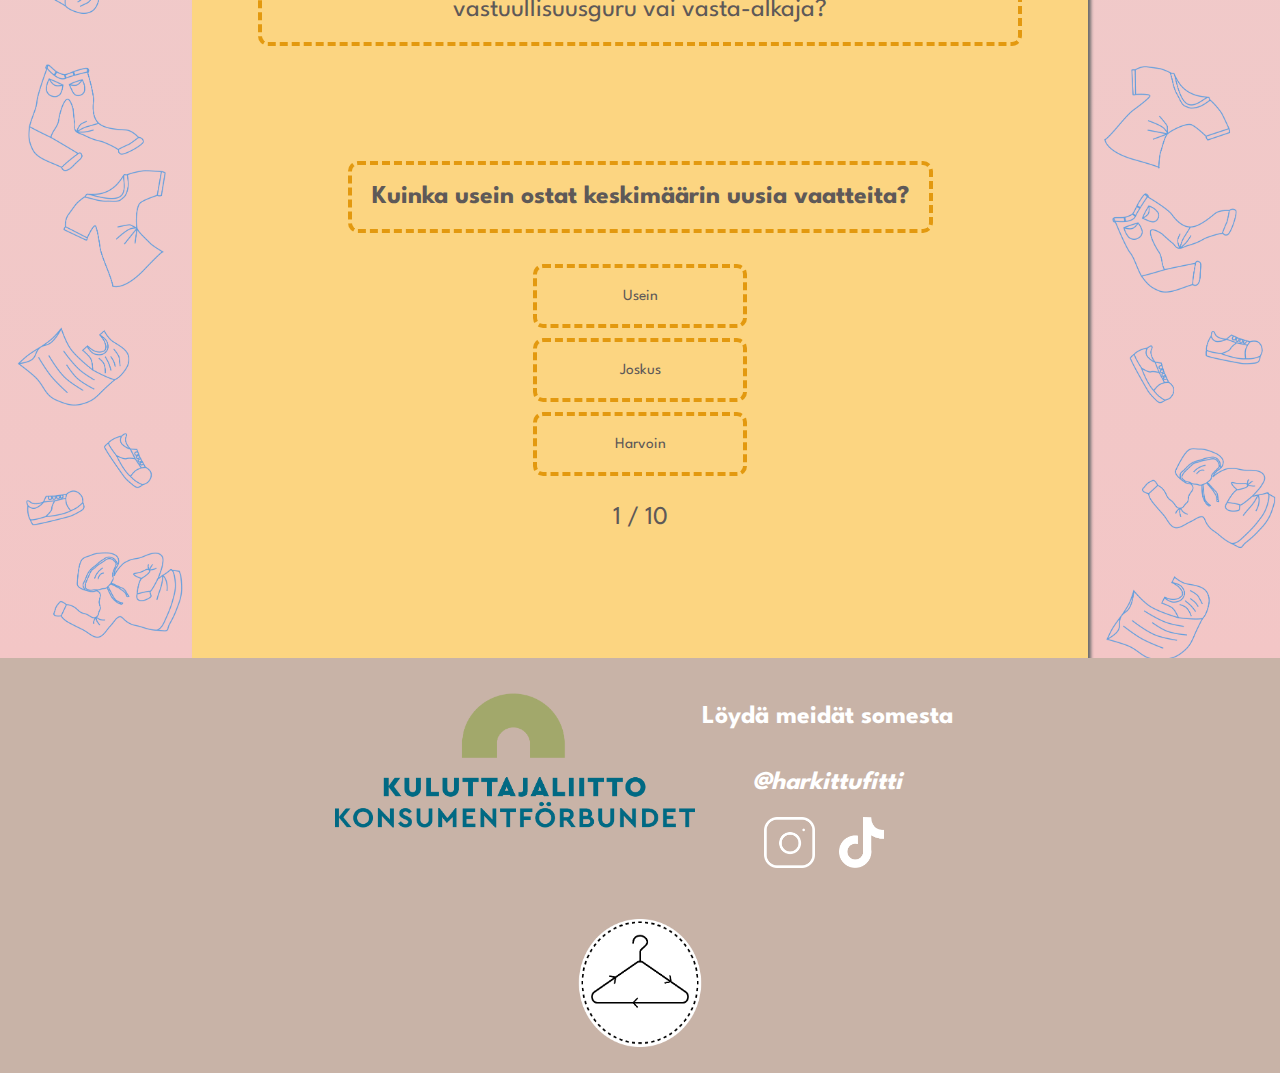
==== commit d0bf610b: "final2" ====
--- a/index.html
+++ b/index.html
@@ -7,6 +7,7 @@
     <title>Document</title>
     <link rel="stylesheet" href="style.css">
     <link rel="stylesheet" href="quiz.css">
+    
     <script src="main.js" defer></script>
     <script src="quiz.js" defer></script>
     
@@ -51,7 +52,7 @@
                 <button class="menu-button" id="about-btn" onclick="window.location.href='about.html';">MEISTÄ</button>
                 <button class="menu-button" id="videos-btn" onclick="window.location.href='videos.html';">VIDEOT</button>
                 <button class="menu-button" id="videos-btn" onclick="window.location.href='materials.html';">YMPÄRISTÖ</button>
-                <!-- <button class="menu-button" id="test-btn" onClick="document.getElementById('quiz').scrollIntoView();">TEE TESTI</button> -->
+               
             </div>
             <section class="video-container">
                 <video class="video" id="main-video" controls poster="pictures/Posters/poster_main.png">
@@ -135,10 +136,7 @@
                     <span id="numOfQ"></span>
 
                 </div>
-                <!-- <div id="controls-container">
-                    <button id="previous-button" class="control-button" disabled>Edellinen</button>
-                    <button id="next-button" class="control-button">Seuraava</button>
-                </div> -->
+                
                 <div class="result-view">
                     <div id="result-container" style="display: none;">
                         <p id="result"></p>
--- a/quiz.css
+++ b/quiz.css
@@ -35,7 +35,7 @@
     align-items: center;
     
     max-width: 90%;
-    /* margin-bottom: 10vw; */
+    
     margin-top: 4vw;
 
     animation: fadeInAnimation ease 2s;
